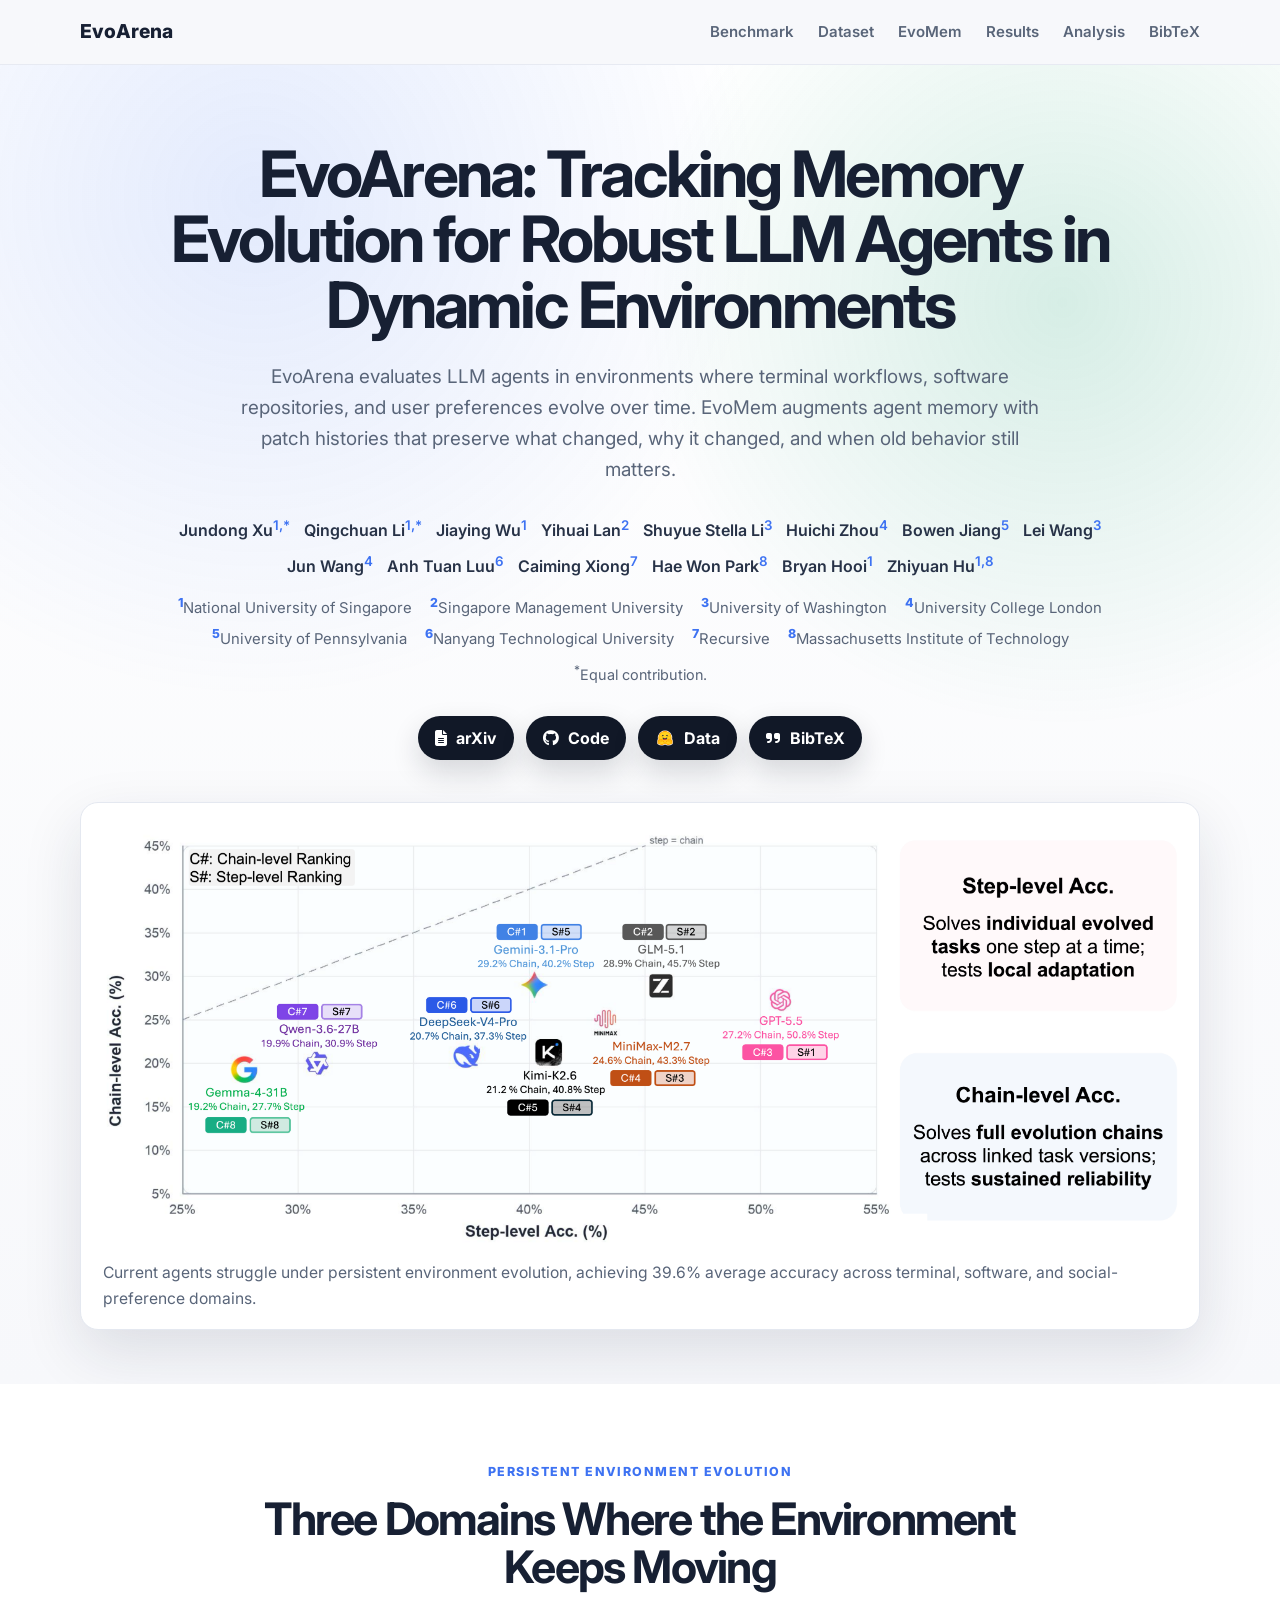
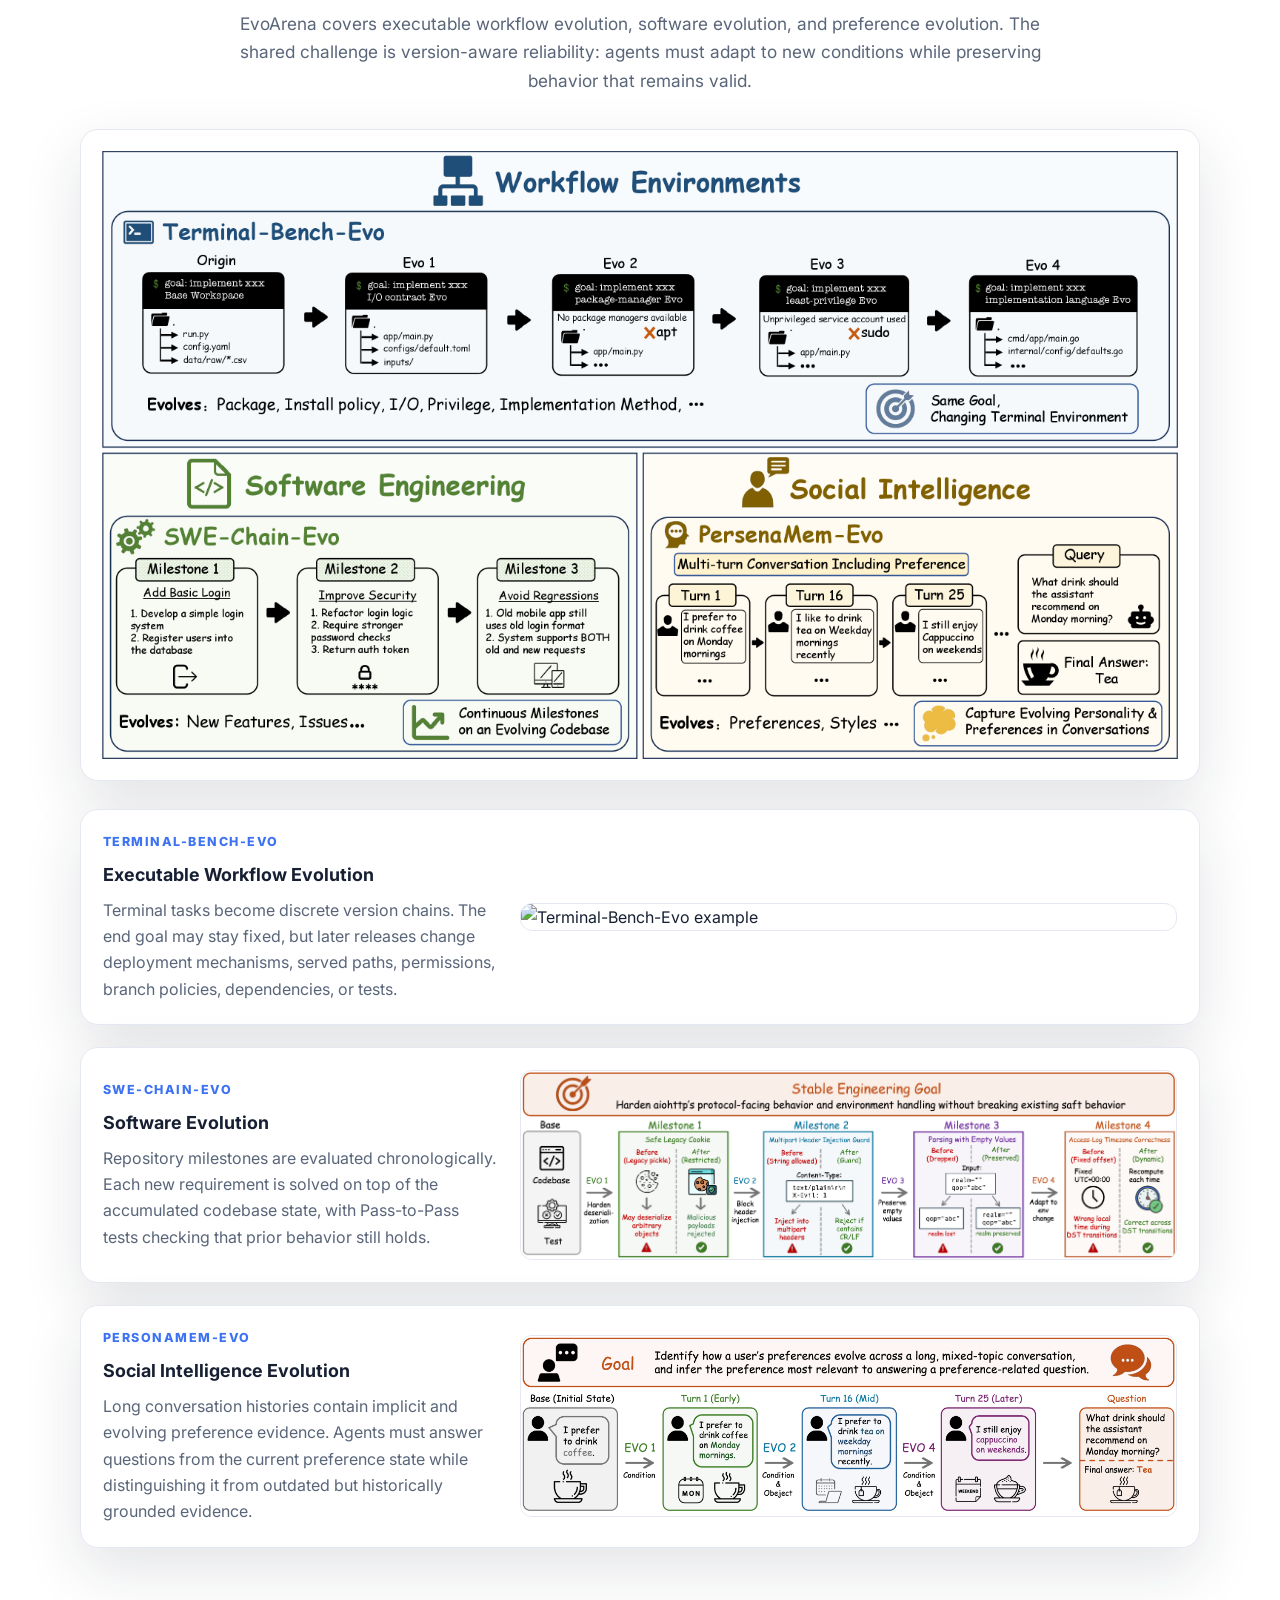
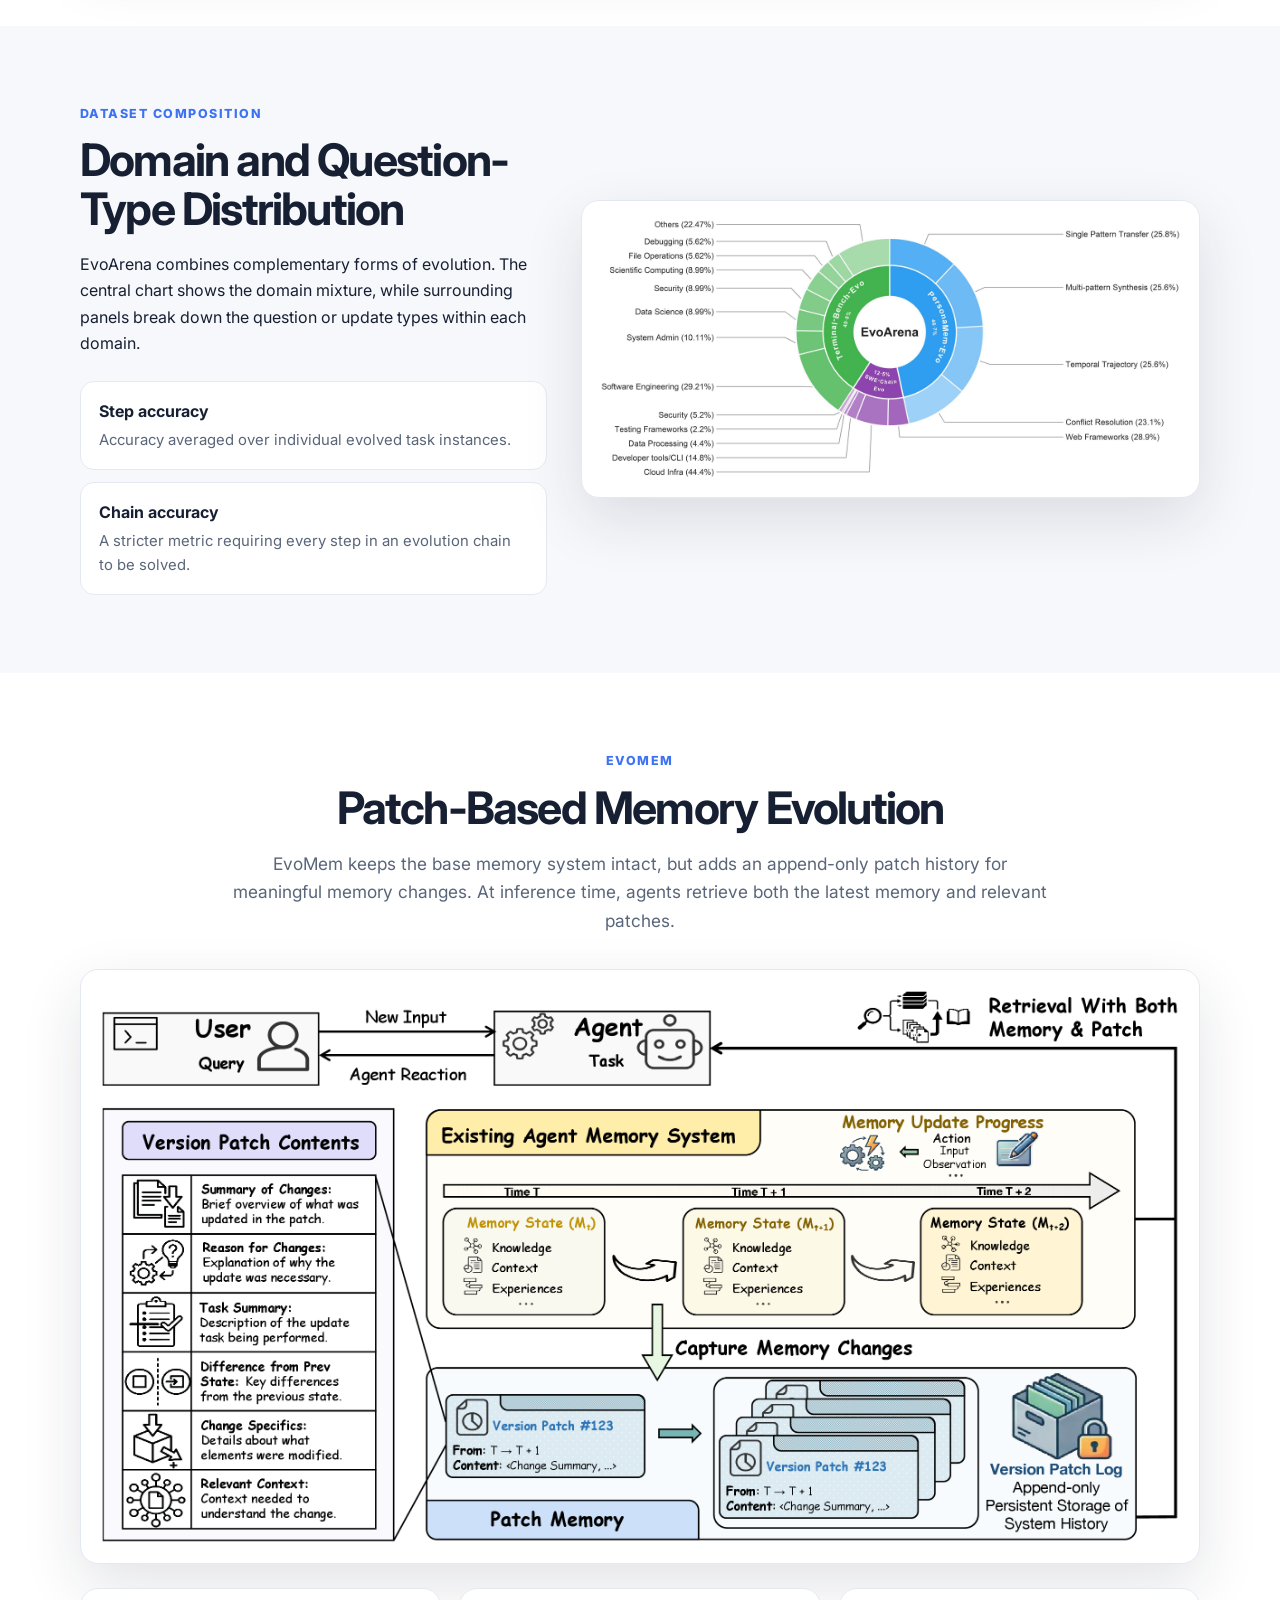
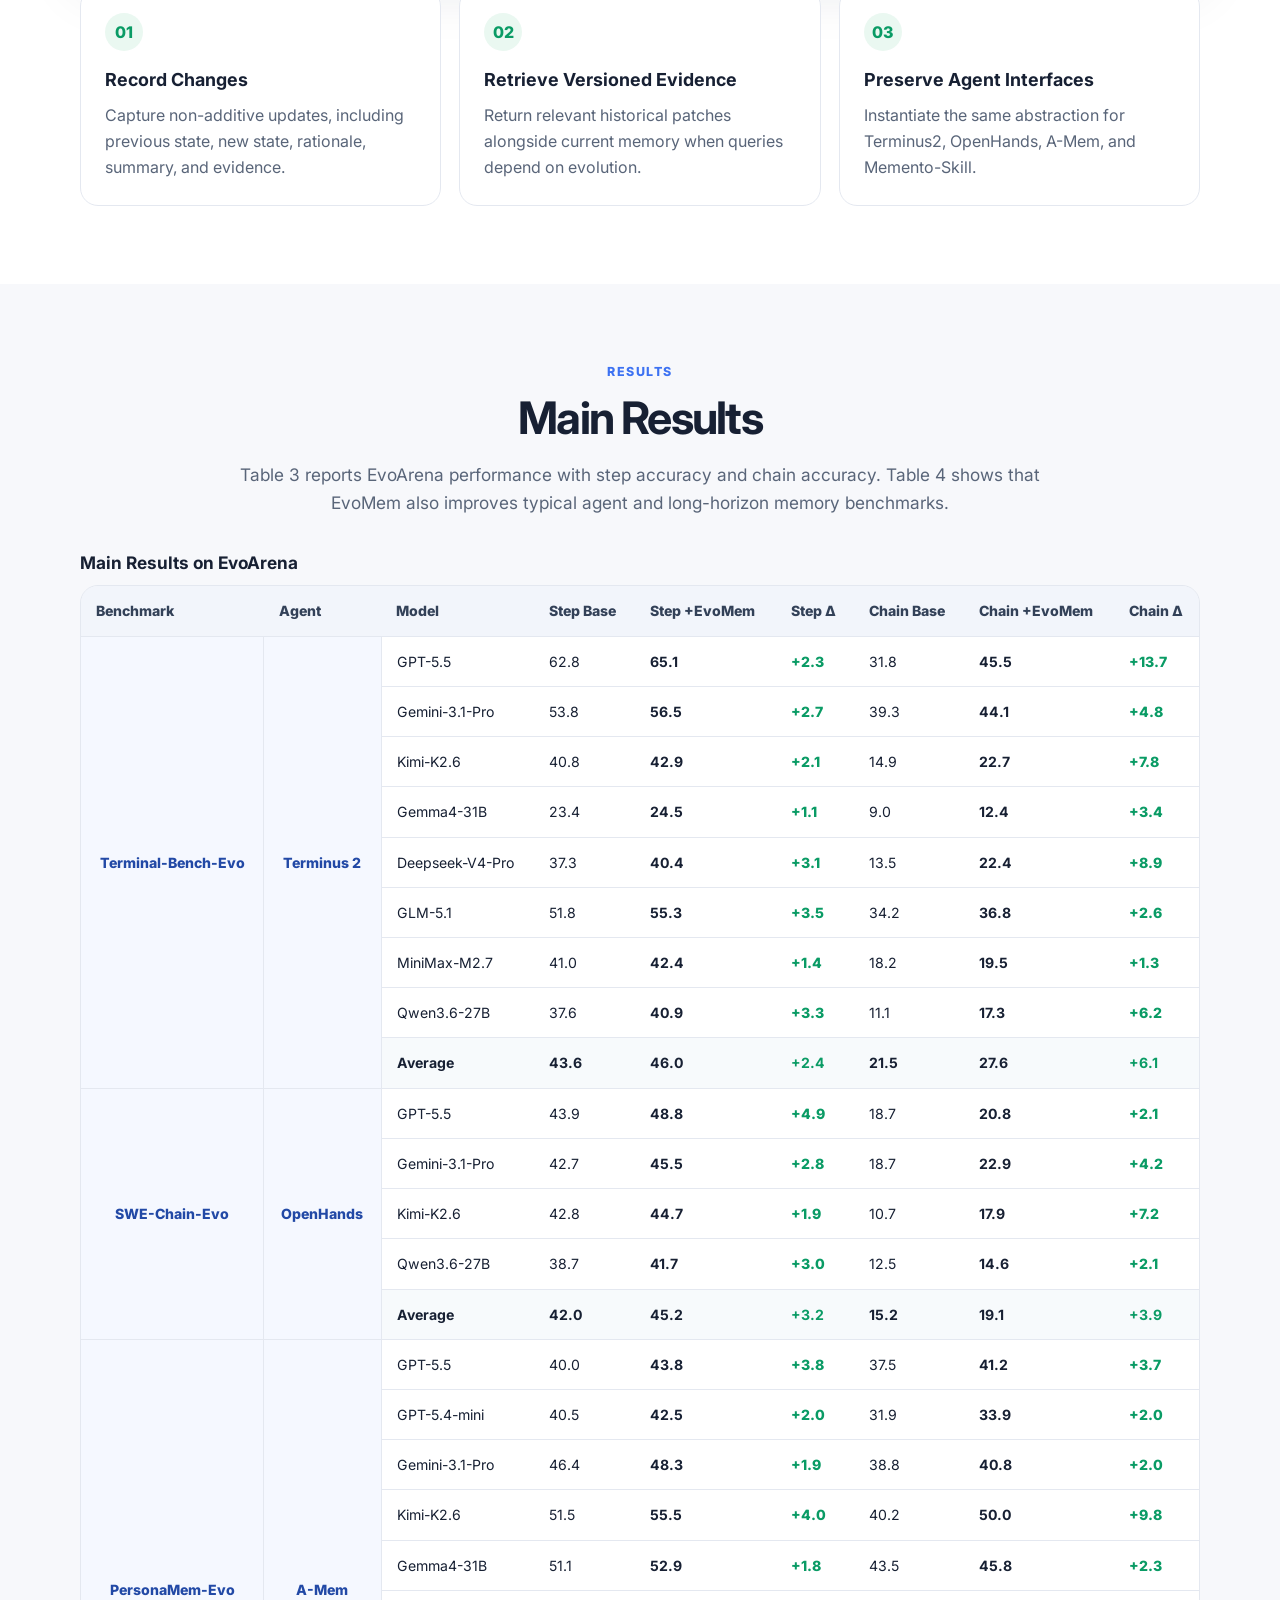
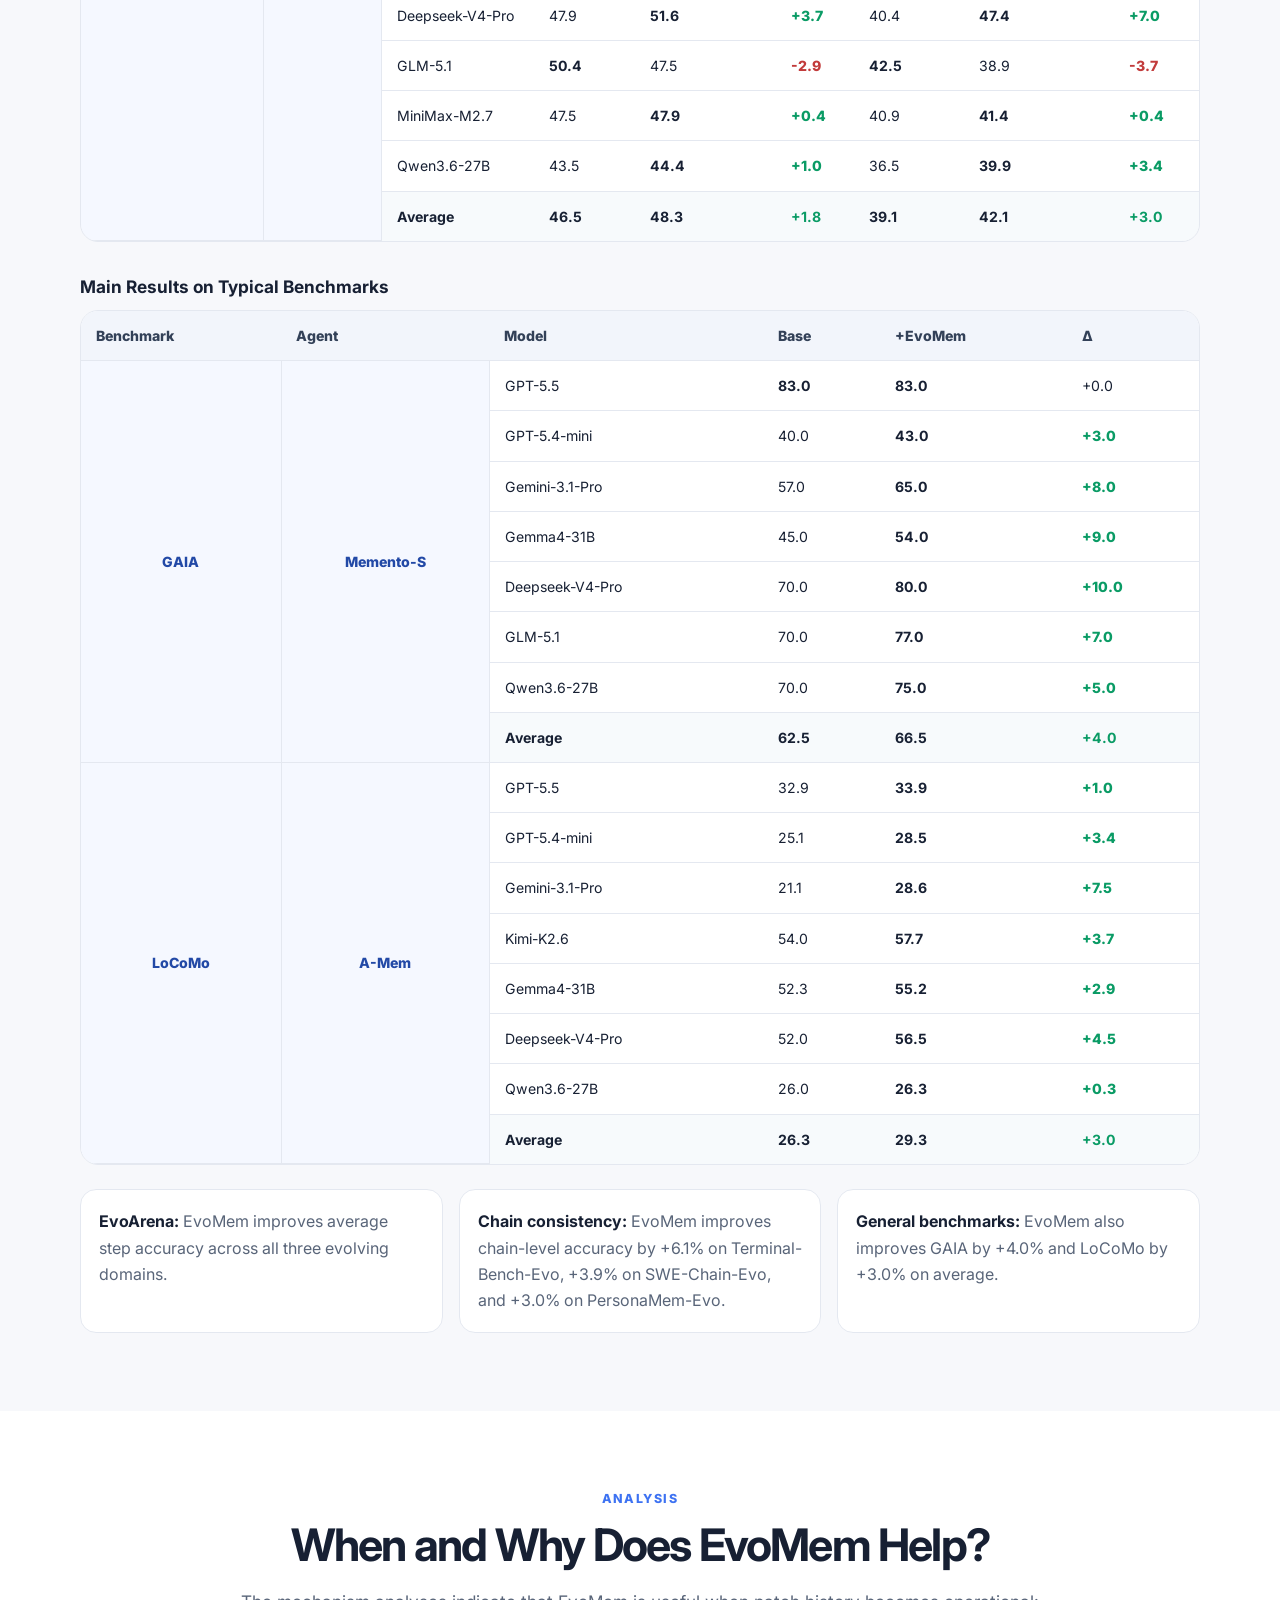
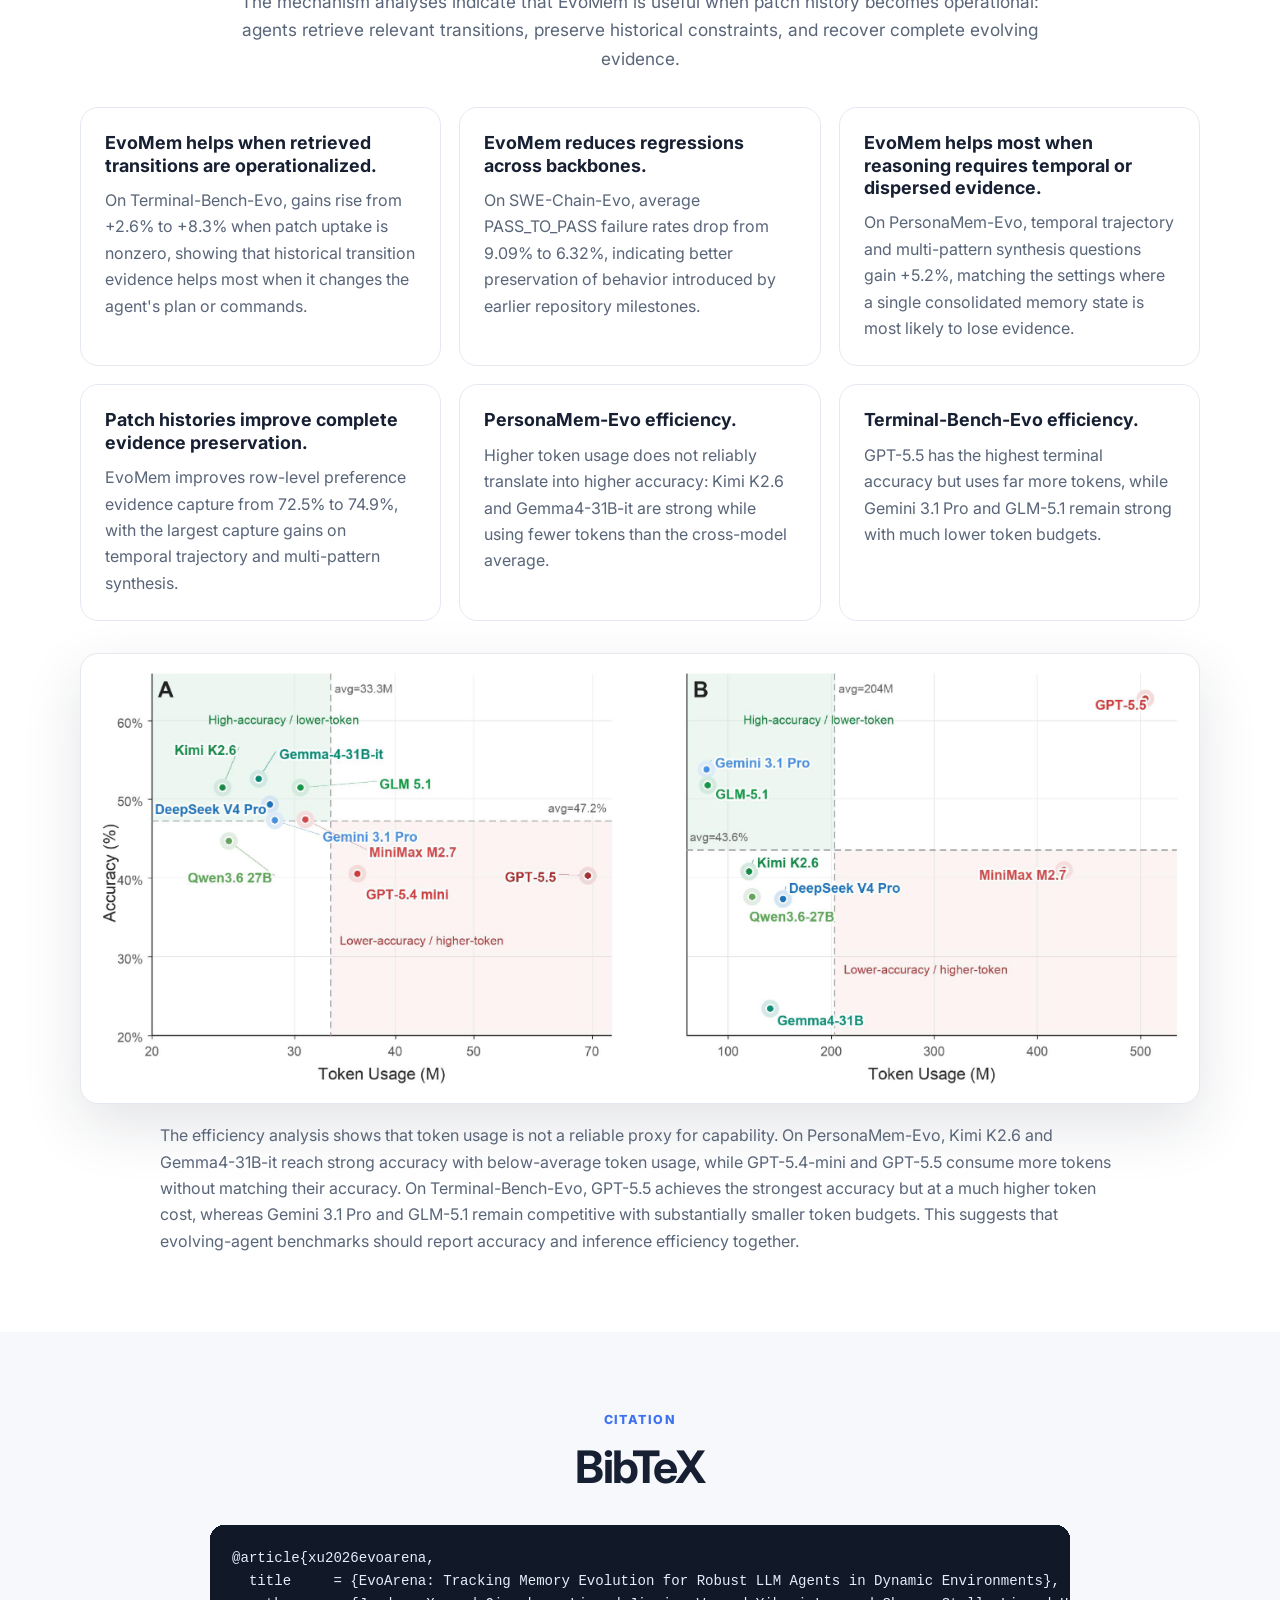
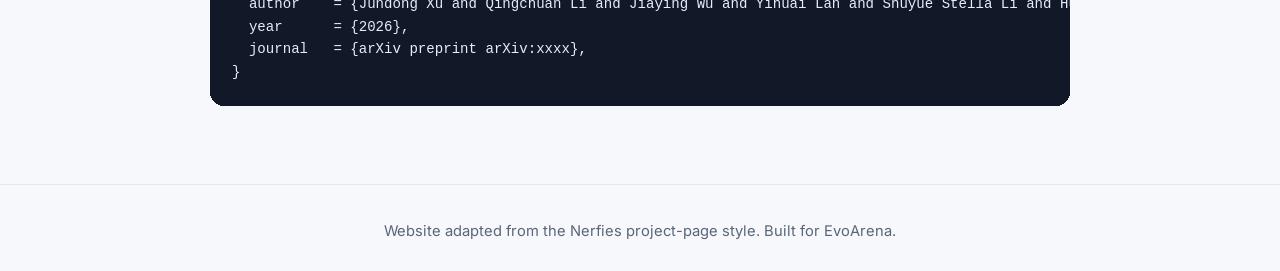
==== docs/index.html @ 71eb9b3d "update figure" ====
<!DOCTYPE html>
<html lang="en">
<head>
  <meta charset="utf-8">
  <meta name="viewport" content="width=device-width, initial-scale=1">
  <meta name="description" content="EvoArena: Tracking Memory Evolution for Robust LLM Agents in Dynamic Environments">
  <meta property="og:title" content="EvoArena">
  <meta property="og:description" content="A benchmark suite and patch-based memory paradigm for evaluating LLM agents in evolving environments.">
  <meta property="og:type" content="website">
  <meta property="og:image" content="static/images/evoarena_overall_performance.png">
  <title>EvoArena</title>

  <link rel="preconnect" href="https://fonts.googleapis.com">
  <link rel="preconnect" href="https://fonts.gstatic.com" crossorigin>
  <link href="https://fonts.googleapis.com/css2?family=Inter:wght@400;500;600;700;800&family=JetBrains+Mono:wght@500;600&display=swap" rel="stylesheet">
  <link rel="stylesheet" href="https://cdnjs.cloudflare.com/ajax/libs/font-awesome/6.5.2/css/all.min.css">
  <link rel="stylesheet" href="static/css/style.css">
</head>
<body>
  <header class="site-header">
    <nav class="nav">
      <a class="brand" href="#">EvoArena</a>
      <button class="nav-toggle" aria-label="Toggle navigation">
        <span></span><span></span><span></span>
      </button>
      <div class="nav-links">
        <a href="#benchmark">Benchmark</a>
        <a href="#composition">Dataset</a>
        <a href="#evomem">EvoMem</a>
        <a href="#results">Results</a>
        <a href="#analysis">Analysis</a>
        <a href="#bibtex">BibTeX</a>
      </div>
    </nav>
  </header>

  <main>
    <section class="hero">
      <div class="container hero-inner">
        <h1>EvoArena: Tracking Memory Evolution for Robust LLM Agents in Dynamic Environments</h1>
        <p class="subtitle">
          EvoArena evaluates LLM agents in environments where terminal workflows, software repositories,
          and user preferences evolve over time. EvoMem augments agent memory with patch histories that
          preserve what changed, why it changed, and when old behavior still matters.
        </p>

        <div class="authors">
          <span><a href="https://aiden0526.github.io/" target="_blank" rel="noopener">Jundong Xu</a><sup>1,*</sup></span>
          <span>Qingchuan Li<sup>1,*</sup></span>
          <span>Jiaying Wu<sup>1</sup></span>
          <span>Yihuai Lan<sup>2</sup></span>
          <span>Shuyue Stella Li<sup>3</sup></span>
          <span>Huichi Zhou<sup>4</sup></span>
          <span>Bowen Jiang<sup>5</sup></span>
          <span>Lei Wang<sup>3</sup></span>
          <span>Jun Wang<sup>4</sup></span>
          <span>Anh Tuan Luu<sup>6</sup></span>
          <span>Caiming Xiong<sup>7</sup></span>
          <span>Hae Won Park<sup>8</sup></span>
          <span>Bryan Hooi<sup>1</sup></span>
          <span><a href="https://zhiyuanhubj.github.io/" target="_blank" rel="noopener">Zhiyuan Hu</a><sup>1,8</sup></span>
        </div>
        <div class="affiliations">
          <span><sup>1</sup>National University of Singapore</span>
          <span><sup>2</sup>Singapore Management University</span>
          <span><sup>3</sup>University of Washington</span>
          <span><sup>4</sup>University College London</span>
          <span><sup>5</sup>University of Pennsylvania</span>
          <span><sup>6</sup>Nanyang Technological University</span>
          <span><sup>7</sup>Recursive</span>
          <span><sup>8</sup>Massachusetts Institute of Technology</span>
        </div>
        <p class="equal-note"><sup>*</sup>Equal contribution.</p>

        <div class="buttons">
          <a class="button" href="#" aria-label="Paper link">
            <i class="fa-solid fa-file-lines"></i>
            <span>arXiv</span>
          </a>
          <a class="button" href="https://github.com/Aiden0526/EvoArena" target="_blank" rel="noopener">
            <i class="fa-brands fa-github"></i>
            <span>Code</span>
          </a>
          <a class="button" href="https://huggingface.co/datasets/Aiden0526/EvoArena" target="_blank" rel="noopener">
            <img src="static/images/hf-logo.png" alt="" class="hf-icon">
            <span>Data</span>
          </a>
          <a class="button" href="#bibtex">
            <i class="fa-solid fa-quote-right"></i>
            <span>BibTeX</span>
          </a>
        </div>

        <div class="hero-figure card">
          <img src="static/images/evoarena_fig1.png" alt="Overall model performance on EvoArena">
          <p>
            Current agents struggle under persistent environment evolution, achieving 39.6% average accuracy
            across terminal, software, and social-preference domains.
          </p>
        </div>
      </div>
    </section>

    <section id="benchmark" class="section alt">
      <div class="container">
        <div class="section-heading">
          <p class="eyebrow">Persistent Environment Evolution</p>
          <h2>Three Domains Where the Environment Keeps Moving</h2>
          <p>
            EvoArena covers executable workflow evolution, software evolution, and preference evolution.
            The shared challenge is version-aware reliability: agents must adapt to new conditions while
            preserving behavior that remains valid.
          </p>
        </div>
        <div class="image-frame">
          <img src="static/images/evoarena_benchmark_overview.png" alt="EvoArena benchmark overview">
        </div>

        <div class="benchmark-detail">
          <article class="benchmark-card">
            <div>
              <p class="eyebrow">Terminal-Bench-Evo</p>
              <h3>Executable Workflow Evolution</h3>
              <p>
                Terminal tasks become discrete version chains. The end goal may stay fixed, but later releases
                change deployment mechanisms, served paths, permissions, branch policies, dependencies, or tests.
              </p>
            </div>
            <img src="static/images/terminal-bench.png" alt="Terminal-Bench-Evo example">
          </article>

          <article class="benchmark-card">
            <div>
              <p class="eyebrow">SWE-Chain-Evo</p>
              <h3>Software Evolution</h3>
              <p>
                Repository milestones are evaluated chronologically. Each new requirement is solved on top of
                the accumulated codebase state, with Pass-to-Pass tests checking that prior behavior still holds.
              </p>
            </div>
            <img src="static/images/swe-evo.png" alt="SWE-Chain-Evo example">
          </article>

          <article class="benchmark-card">
            <div>
              <p class="eyebrow">PersonaMem-Evo</p>
              <h3>Social Intelligence Evolution</h3>
              <p>
                Long conversation histories contain implicit and evolving preference evidence. Agents must answer
                questions from the current preference state while distinguishing it from outdated but historically
                grounded evidence.
              </p>
            </div>
            <img src="static/images/persona-mem-example.png" alt="PersonaMem-Evo example">
          </article>
        </div>
      </div>
    </section>

    <section id="composition" class="section">
      <div class="container split">
        <div>
          <p class="eyebrow">Dataset Composition</p>
          <h2>Domain and Question-Type Distribution</h2>
          <p>
            EvoArena combines complementary forms of evolution. The central chart shows the domain mixture,
            while surrounding panels break down the question or update types within each domain.
          </p>
          <div class="metric-notes">
            <article>
              <strong>Step accuracy</strong>
              <span>Accuracy averaged over individual evolved task instances.</span>
            </article>
            <article>
              <strong>Chain accuracy</strong>
              <span>A stricter metric requiring every step in an evolution chain to be solved.</span>
            </article>
          </div>
        </div>
        <div class="image-frame">
          <img src="static/images/evoarena_domain_stats.png" alt="Distribution of EvoArena domains and question types">
        </div>
      </div>
    </section>

    <section id="evomem" class="section alt">
      <div class="container">
        <div class="section-heading">
          <p class="eyebrow">EvoMem</p>
          <h2>Patch-Based Memory Evolution</h2>
          <p>
            EvoMem keeps the base memory system intact, but adds an append-only patch history for meaningful
            memory changes. At inference time, agents retrieve both the latest memory and relevant patches.
          </p>
        </div>
        <div class="image-frame">
          <img src="static/images/evomem_architecture.png" alt="Overview of EvoMem patch memory architecture">
        </div>
        <div class="method-grid">
          <article>
            <span class="number">01</span>
            <h3>Record Changes</h3>
            <p>Capture non-additive updates, including previous state, new state, rationale, summary, and evidence.</p>
          </article>
          <article>
            <span class="number">02</span>
            <h3>Retrieve Versioned Evidence</h3>
            <p>Return relevant historical patches alongside current memory when queries depend on evolution.</p>
          </article>
          <article>
            <span class="number">03</span>
            <h3>Preserve Agent Interfaces</h3>
            <p>Instantiate the same abstraction for Terminus2, OpenHands, A-Mem, and Memento-Skill.</p>
          </article>
        </div>
      </div>
    </section>

    <section id="results" class="section">
      <div class="container">
        <div class="section-heading">
          <p class="eyebrow">Results</p>
          <h2>Main Results</h2>
          <p>
            Table 3 reports EvoArena performance with step accuracy and chain accuracy.
            Table 4 shows that EvoMem also improves typical agent and long-horizon memory benchmarks.
          </p>
        </div>

        <h3 class="table-title">Main Results on EvoArena</h3>
        <div class="results-table-wrap">
          <table class="results-table">
            <thead>
              <tr>
                <th>Benchmark</th>
                <th>Agent</th>
                <th>Model</th>
                <th>Step Base</th>
                <th>Step +EvoMem</th>
                <th>Step Δ</th>
                <th>Chain Base</th>
                <th>Chain +EvoMem</th>
                <th>Chain Δ</th>
              </tr>
            </thead>
            <tbody>
              <tr><td class="merge-cell" rowspan="9">Terminal-Bench-Evo</td><td class="merge-cell" rowspan="9">Terminus 2</td><td>GPT-5.5</td><td>62.8</td><td><strong>65.1</strong></td><td class="gain">+2.3</td><td>31.8</td><td><strong>45.5</strong></td><td class="gain">+13.7</td></tr>
              <tr><td>Gemini-3.1-Pro</td><td>53.8</td><td><strong>56.5</strong></td><td class="gain">+2.7</td><td>39.3</td><td><strong>44.1</strong></td><td class="gain">+4.8</td></tr>
              <tr><td>Kimi-K2.6</td><td>40.8</td><td><strong>42.9</strong></td><td class="gain">+2.1</td><td>14.9</td><td><strong>22.7</strong></td><td class="gain">+7.8</td></tr>
              <tr><td>Gemma4-31B</td><td>23.4</td><td><strong>24.5</strong></td><td class="gain">+1.1</td><td>9.0</td><td><strong>12.4</strong></td><td class="gain">+3.4</td></tr>
              <tr><td>Deepseek-V4-Pro</td><td>37.3</td><td><strong>40.4</strong></td><td class="gain">+3.1</td><td>13.5</td><td><strong>22.4</strong></td><td class="gain">+8.9</td></tr>
              <tr><td>GLM-5.1</td><td>51.8</td><td><strong>55.3</strong></td><td class="gain">+3.5</td><td>34.2</td><td><strong>36.8</strong></td><td class="gain">+2.6</td></tr>
              <tr><td>MiniMax-M2.7</td><td>41.0</td><td><strong>42.4</strong></td><td class="gain">+1.4</td><td>18.2</td><td><strong>19.5</strong></td><td class="gain">+1.3</td></tr>
              <tr><td>Qwen3.6-27B</td><td>37.6</td><td><strong>40.9</strong></td><td class="gain">+3.3</td><td>11.1</td><td><strong>17.3</strong></td><td class="gain">+6.2</td></tr>
              <tr class="avg-row"><td>Average</td><td>43.6</td><td><strong>46.0</strong></td><td class="gain">+2.4</td><td>21.5</td><td><strong>27.6</strong></td><td class="gain">+6.1</td></tr>

              <tr><td class="merge-cell" rowspan="5">SWE-Chain-Evo</td><td class="merge-cell" rowspan="5">OpenHands</td><td>GPT-5.5</td><td>43.9</td><td><strong>48.8</strong></td><td class="gain">+4.9</td><td>18.7</td><td><strong>20.8</strong></td><td class="gain">+2.1</td></tr>
              <tr><td>Gemini-3.1-Pro</td><td>42.7</td><td><strong>45.5</strong></td><td class="gain">+2.8</td><td>18.7</td><td><strong>22.9</strong></td><td class="gain">+4.2</td></tr>
              <tr><td>Kimi-K2.6</td><td>42.8</td><td><strong>44.7</strong></td><td class="gain">+1.9</td><td>10.7</td><td><strong>17.9</strong></td><td class="gain">+7.2</td></tr>
              <tr><td>Qwen3.6-27B</td><td>38.7</td><td><strong>41.7</strong></td><td class="gain">+3.0</td><td>12.5</td><td><strong>14.6</strong></td><td class="gain">+2.1</td></tr>
              <tr class="avg-row"><td>Average</td><td>42.0</td><td><strong>45.2</strong></td><td class="gain">+3.2</td><td>15.2</td><td><strong>19.1</strong></td><td class="gain">+3.9</td></tr>

              <tr><td class="merge-cell" rowspan="10">PersonaMem-Evo</td><td class="merge-cell" rowspan="10">A-Mem</td><td>GPT-5.5</td><td>40.0</td><td><strong>43.8</strong></td><td class="gain">+3.8</td><td>37.5</td><td><strong>41.2</strong></td><td class="gain">+3.7</td></tr>
              <tr><td>GPT-5.4-mini</td><td>40.5</td><td><strong>42.5</strong></td><td class="gain">+2.0</td><td>31.9</td><td><strong>33.9</strong></td><td class="gain">+2.0</td></tr>
              <tr><td>Gemini-3.1-Pro</td><td>46.4</td><td><strong>48.3</strong></td><td class="gain">+1.9</td><td>38.8</td><td><strong>40.8</strong></td><td class="gain">+2.0</td></tr>
              <tr><td>Kimi-K2.6</td><td>51.5</td><td><strong>55.5</strong></td><td class="gain">+4.0</td><td>40.2</td><td><strong>50.0</strong></td><td class="gain">+9.8</td></tr>
              <tr><td>Gemma4-31B</td><td>51.1</td><td><strong>52.9</strong></td><td class="gain">+1.8</td><td>43.5</td><td><strong>45.8</strong></td><td class="gain">+2.3</td></tr>
              <tr><td>Deepseek-V4-Pro</td><td>47.9</td><td><strong>51.6</strong></td><td class="gain">+3.7</td><td>40.4</td><td><strong>47.4</strong></td><td class="gain">+7.0</td></tr>
              <tr><td>GLM-5.1</td><td><strong>50.4</strong></td><td>47.5</td><td class="loss">-2.9</td><td><strong>42.5</strong></td><td>38.9</td><td class="loss">-3.7</td></tr>
              <tr><td>MiniMax-M2.7</td><td>47.5</td><td><strong>47.9</strong></td><td class="gain">+0.4</td><td>40.9</td><td><strong>41.4</strong></td><td class="gain">+0.4</td></tr>
              <tr><td>Qwen3.6-27B</td><td>43.5</td><td><strong>44.4</strong></td><td class="gain">+1.0</td><td>36.5</td><td><strong>39.9</strong></td><td class="gain">+3.4</td></tr>
              <tr class="avg-row"><td>Average</td><td>46.5</td><td><strong>48.3</strong></td><td class="gain">+1.8</td><td>39.1</td><td><strong>42.1</strong></td><td class="gain">+3.0</td></tr>
            </tbody>
          </table>
        </div>

        <h3 class="table-title">Main Results on Typical Benchmarks</h3>
        <div class="results-table-wrap medium-table">
          <table class="results-table">
            <thead>
              <tr>
                <th>Benchmark</th>
                <th>Agent</th>
                <th>Model</th>
                <th>Base</th>
                <th>+EvoMem</th>
                <th>Δ</th>
              </tr>
            </thead>
            <tbody>
              <tr><td class="merge-cell" rowspan="8">GAIA</td><td class="merge-cell" rowspan="8">Memento-S</td><td>GPT-5.5</td><td><strong>83.0</strong></td><td><strong>83.0</strong></td><td>+0.0</td></tr>
              <tr><td>GPT-5.4-mini</td><td>40.0</td><td><strong>43.0</strong></td><td class="gain">+3.0</td></tr>
              <tr><td>Gemini-3.1-Pro</td><td>57.0</td><td><strong>65.0</strong></td><td class="gain">+8.0</td></tr>
              <tr><td>Gemma4-31B</td><td>45.0</td><td><strong>54.0</strong></td><td class="gain">+9.0</td></tr>
              <tr><td>Deepseek-V4-Pro</td><td>70.0</td><td><strong>80.0</strong></td><td class="gain">+10.0</td></tr>
              <tr><td>GLM-5.1</td><td>70.0</td><td><strong>77.0</strong></td><td class="gain">+7.0</td></tr>
              <tr><td>Qwen3.6-27B</td><td>70.0</td><td><strong>75.0</strong></td><td class="gain">+5.0</td></tr>
              <tr class="avg-row"><td>Average</td><td>62.5</td><td><strong>66.5</strong></td><td class="gain">+4.0</td></tr>

              <tr><td class="merge-cell" rowspan="8">LoCoMo</td><td class="merge-cell" rowspan="8">A-Mem</td><td>GPT-5.5</td><td>32.9</td><td><strong>33.9</strong></td><td class="gain">+1.0</td></tr>
              <tr><td>GPT-5.4-mini</td><td>25.1</td><td><strong>28.5</strong></td><td class="gain">+3.4</td></tr>
              <tr><td>Gemini-3.1-Pro</td><td>21.1</td><td><strong>28.6</strong></td><td class="gain">+7.5</td></tr>
              <tr><td>Kimi-K2.6</td><td>54.0</td><td><strong>57.7</strong></td><td class="gain">+3.7</td></tr>
              <tr><td>Gemma4-31B</td><td>52.3</td><td><strong>55.2</strong></td><td class="gain">+2.9</td></tr>
              <tr><td>Deepseek-V4-Pro</td><td>52.0</td><td><strong>56.5</strong></td><td class="gain">+4.5</td></tr>
              <tr><td>Qwen3.6-27B</td><td>26.0</td><td><strong>26.3</strong></td><td class="gain">+0.3</td></tr>
              <tr class="avg-row"><td>Average</td><td>26.3</td><td><strong>29.3</strong></td><td class="gain">+3.0</td></tr>
            </tbody>
          </table>
        </div>

        <div class="result-summary">
          <article><strong>EvoArena:</strong> EvoMem improves average step accuracy across all three evolving domains.</article>
          <article><strong>Chain consistency:</strong> EvoMem improves chain-level accuracy by +6.1% on Terminal-Bench-Evo, +3.9% on SWE-Chain-Evo, and +3.0% on PersonaMem-Evo.</article>
          <article><strong>General benchmarks:</strong> EvoMem also improves GAIA by +4.0% and LoCoMo by +3.0% on average.</article>
        </div>
      </div>
    </section>

    <section id="analysis" class="section alt">
      <div class="container">
        <div class="section-heading">
          <p class="eyebrow">Analysis</p>
          <h2>When and Why Does EvoMem Help?</h2>
          <p>
            The mechanism analyses indicate that EvoMem is useful when patch history becomes operational:
            agents retrieve relevant transitions, preserve historical constraints, and recover complete evolving evidence.
          </p>
        </div>
        <div class="insight-grid">
          <article>
            <h3>EvoMem helps when retrieved transitions are operationalized.</h3>
            <p>
              On Terminal-Bench-Evo, gains rise from +2.6% to +8.3% when patch uptake is nonzero,
              showing that historical transition evidence helps most when it changes the agent's plan or commands.
            </p>
          </article>
          <article>
            <h3>EvoMem reduces regressions across backbones.</h3>
            <p>
              On SWE-Chain-Evo, average PASS_TO_PASS failure rates drop from 9.09% to 6.32%,
              indicating better preservation of behavior introduced by earlier repository milestones.
            </p>
          </article>
          <article>
            <h3>EvoMem helps most when reasoning requires temporal or dispersed evidence.</h3>
            <p>
              On PersonaMem-Evo, temporal trajectory and multi-pattern synthesis questions gain +5.2%,
              matching the settings where a single consolidated memory state is most likely to lose evidence.
            </p>
          </article>
          <article>
            <h3>Patch histories improve complete evidence preservation.</h3>
            <p>
              EvoMem improves row-level preference evidence capture from 72.5% to 74.9%,
              with the largest capture gains on temporal trajectory and multi-pattern synthesis.
            </p>
          </article>
          <article>
            <h3>PersonaMem-Evo efficiency.</h3>
            <p>
              Higher token usage does not reliably translate into higher accuracy: Kimi K2.6 and Gemma4-31B-it
              are strong while using fewer tokens than the cross-model average.
            </p>
          </article>
          <article>
            <h3>Terminal-Bench-Evo efficiency.</h3>
            <p>
              GPT-5.5 has the highest terminal accuracy but uses far more tokens, while Gemini 3.1 Pro and GLM-5.1
              remain strong with much lower token budgets.
            </p>
          </article>
        </div>
        <div class="image-frame compact">
          <img src="static/images/token_efficiency_combined.png" alt="Accuracy versus token usage across evaluated models">
        </div>
        <p class="figure-note">
          The efficiency analysis shows that token usage is not a reliable proxy for capability. On PersonaMem-Evo,
          Kimi K2.6 and Gemma4-31B-it reach strong accuracy with below-average token usage, while GPT-5.4-mini and
          GPT-5.5 consume more tokens without matching their accuracy. On Terminal-Bench-Evo, GPT-5.5 achieves the
          strongest accuracy but at a much higher token cost, whereas Gemini 3.1 Pro and GLM-5.1 remain competitive
          with substantially smaller token budgets. This suggests that evolving-agent benchmarks should report
          accuracy and inference efficiency together.
        </p>
      </div>
    </section>

    <section id="bibtex" class="section">
      <div class="container narrow">
        <div class="section-heading">
          <p class="eyebrow">Citation</p>
          <h2>BibTeX</h2>
        </div>
        <pre class="bibtex"><code>@article{xu2026evoarena,
  title     = {EvoArena: Tracking Memory Evolution for Robust LLM Agents in Dynamic Environments},
  author    = {Jundong Xu and Qingchuan Li and Jiaying Wu and Yihuai Lan and Shuyue Stella Li and Huichi Zhou and Bowen Jiang and Lei Wang and Jun Wang and Anh Tuan Luu and Caiming Xiong and Hae Won Park and Bryan Hooi and Zhiyuan Hu},
  year      = {2026},
  journal   = {arXiv preprint arXiv:xxxx},
}</code></pre>
      </div>
    </section>
  </main>

  <footer class="footer">
    <div class="container">
      <p>Website adapted from the Nerfies project-page style. Built for EvoArena.</p>
    </div>
  </footer>

  <script src="static/js/main.js"></script>
</body>
</html>
---- docs/static/css/style.css ----
:root {
  --bg: #f7f8fb;
  --paper: #ffffff;
  --ink: #172033;
  --muted: #596579;
  --line: #e4e8f0;
  --blue: #3d72f2;
  --blue-dark: #2249a6;
  --green: #0a9b65;
  --green-soft: #eaf8f1;
  --orange: #ed8b2f;
  --shadow: 0 22px 60px rgba(25, 35, 60, 0.12);
}

* {
  box-sizing: border-box;
}

html {
  scroll-behavior: smooth;
}

body {
  margin: 0;
  background: var(--bg);
  color: var(--ink);
  font-family: "Inter", system-ui, -apple-system, BlinkMacSystemFont, "Segoe UI", sans-serif;
  line-height: 1.65;
}

a {
  color: inherit;
  text-decoration: none;
}

img {
  display: block;
  max-width: 100%;
}

.container {
  width: min(1120px, calc(100% - 40px));
  margin: 0 auto;
}

.narrow {
  width: min(860px, calc(100% - 40px));
}

.site-header {
  position: sticky;
  top: 0;
  z-index: 10;
  background: rgba(247, 248, 251, 0.86);
  border-bottom: 1px solid rgba(228, 232, 240, 0.8);
  backdrop-filter: blur(16px);
}

.nav {
  width: min(1120px, calc(100% - 40px));
  height: 64px;
  margin: 0 auto;
  display: flex;
  align-items: center;
  justify-content: space-between;
}

.brand {
  font-weight: 800;
  letter-spacing: 0.01em;
  font-size: 1.2rem;
}

.nav-links {
  display: flex;
  gap: 24px;
  align-items: center;
  color: var(--muted);
  font-size: 0.94rem;
  font-weight: 600;
}

.nav-links a:hover {
  color: var(--blue);
}

.nav-toggle {
  display: none;
  width: 42px;
  height: 42px;
  border: 0;
  background: transparent;
  padding: 8px;
}

.nav-toggle span {
  display: block;
  width: 100%;
  height: 2px;
  margin: 6px 0;
  background: var(--ink);
}

.hero {
  position: relative;
  padding: 76px 0 54px;
  overflow: hidden;
  background:
    radial-gradient(circle at 20% 10%, rgba(61, 114, 242, 0.14), transparent 32%),
    radial-gradient(circle at 83% 18%, rgba(10, 155, 101, 0.16), transparent 28%),
    linear-gradient(180deg, #ffffff 0%, #f7f8fb 100%);
}

.hero-inner {
  text-align: center;
}

.venue,
.eyebrow {
  margin: 0 0 12px;
  color: var(--blue);
  font-size: 0.78rem;
  font-weight: 800;
  letter-spacing: 0.12em;
  text-transform: uppercase;
}

h1 {
  width: min(980px, 100%);
  margin: 0 auto;
  font-size: clamp(2.35rem, 5vw, 4.8rem);
  line-height: 1.02;
  letter-spacing: -0.045em;
}

h2 {
  margin: 0 0 18px;
  font-size: clamp(2rem, 3.5vw, 3rem);
  line-height: 1.08;
  letter-spacing: -0.04em;
}

h3 {
  margin: 0 0 10px;
  font-size: 1.12rem;
  line-height: 1.25;
}

.subtitle {
  width: min(820px, 100%);
  margin: 24px auto 0;
  color: var(--muted);
  font-size: 1.18rem;
}

.authors {
  width: min(940px, 100%);
  margin: 30px auto 0;
  display: flex;
  flex-wrap: wrap;
  justify-content: center;
  gap: 7px 14px;
  font-weight: 600;
  color: #273247;
}

.authors sup {
  color: var(--blue);
}

.authors a {
  color: inherit;
  text-decoration: none;
}

.authors a:hover,
.authors a:focus {
  color: var(--blue);
}

.affiliations {
  width: min(980px, 100%);
  margin: 13px auto 0;
  display: flex;
  flex-wrap: wrap;
  justify-content: center;
  gap: 4px 18px;
  color: var(--muted);
  font-size: 0.93rem;
}

.affiliations sup {
  color: var(--blue);
  font-weight: 800;
}

.equal-note {
  margin: 8px auto 0;
  color: var(--muted);
  font-size: 0.9rem;
}

.buttons {
  margin-top: 30px;
  display: flex;
  justify-content: center;
  flex-wrap: wrap;
  gap: 12px;
}

.button {
  min-height: 44px;
  display: inline-flex;
  align-items: center;
  justify-content: center;
  gap: 9px;
  padding: 0 17px;
  border-radius: 999px;
  background: #111827;
  color: white;
  font-weight: 700;
  box-shadow: 0 12px 28px rgba(17, 24, 39, 0.16);
  transition: transform 0.18s ease, box-shadow 0.18s ease, background 0.18s ease;
}

.button:hover {
  transform: translateY(-2px);
  background: var(--blue);
  box-shadow: 0 16px 34px rgba(61, 114, 242, 0.24);
}

.hf-icon {
  width: 20px;
  height: 20px;
  object-fit: contain;
}

.card,
.image-frame,
.stat-card,
.domain-grid article,
.method-grid article,
.insight-grid article,
.results-table-wrap {
  background: var(--paper);
  border: 1px solid var(--line);
  border-radius: 18px;
  box-shadow: var(--shadow);
}

.hero-figure {
  margin: 42px auto 0;
  padding: 18px;
  text-align: left;
}

.hero-figure img {
  width: 100%;
  border-radius: 12px;
}

.hero-figure p {
  margin: 14px 4px 0;
  color: var(--muted);
  font-size: 0.98rem;
}

.section {
  padding: 78px 0;
}

.section.alt {
  background: #ffffff;
}

.section-heading {
  width: min(820px, 100%);
  margin: 0 auto 34px;
  text-align: center;
}

.section-heading p:not(.eyebrow),
.lead {
  color: var(--muted);
  font-size: 1.08rem;
}

.lead {
  margin-top: 0;
}

.stats-grid {
  display: grid;
  grid-template-columns: repeat(4, 1fr);
  gap: 16px;
  margin-top: 30px;
}

.stat-card {
  padding: 22px 18px;
  text-align: center;
  box-shadow: none;
}

.stat-card strong {
  display: block;
  color: var(--blue);
  font-size: 2.1rem;
  line-height: 1;
}

.stat-card span {
  display: block;
  margin-top: 8px;
  color: var(--muted);
  font-size: 0.92rem;
  font-weight: 600;
}

.image-frame {
  padding: 18px;
  overflow: hidden;
}

.image-frame img {
  width: 100%;
  border-radius: 10px;
}

.image-frame.compact {
  margin-top: 32px;
}

.figure-note {
  width: min(960px, 100%);
  margin: 18px auto 0;
  color: var(--muted);
  font-size: 1rem;
}

.domain-grid,
.method-grid,
.insight-grid {
  display: grid;
  grid-template-columns: repeat(3, 1fr);
  gap: 18px;
  margin-top: 24px;
}

.domain-grid article,
.method-grid article,
.insight-grid article {
  padding: 24px;
  box-shadow: none;
}

.domain-grid p,
.method-grid p,
.insight-grid p {
  margin: 0;
  color: var(--muted);
}

.benchmark-detail {
  display: grid;
  gap: 22px;
  margin-top: 28px;
}

.benchmark-card {
  display: grid;
  grid-template-columns: 0.75fr 1.25fr;
  gap: 22px;
  align-items: center;
  padding: 22px;
  background: var(--paper);
  border: 1px solid var(--line);
  border-radius: 18px;
  box-shadow: var(--shadow);
}

.benchmark-card p:not(.eyebrow) {
  margin: 0;
  color: var(--muted);
}

.benchmark-card img {
  width: 100%;
  border-radius: 12px;
  border: 1px solid var(--line);
  background: #fff;
}

.split {
  display: grid;
  grid-template-columns: 0.86fr 1.14fr;
  gap: 34px;
  align-items: center;
}

.check-list {
  padding: 0;
  margin: 24px 0 0;
  list-style: none;
}

.check-list li {
  position: relative;
  padding-left: 28px;
  margin: 11px 0;
  color: var(--muted);
}

.check-list li::before {
  content: "✓";
  position: absolute;
  left: 0;
  top: 0;
  color: var(--green);
  font-weight: 800;
}

.metric-notes {
  display: grid;
  gap: 12px;
  margin-top: 24px;
}

.metric-notes article {
  padding: 16px 18px;
  border-radius: 14px;
  border: 1px solid var(--line);
  background: #ffffff;
}

.metric-notes strong,
.metric-notes span {
  display: block;
}

.metric-notes strong {
  color: var(--ink);
  font-size: 1rem;
}

.metric-notes span {
  margin-top: 4px;
  color: var(--muted);
  font-size: 0.93rem;
}

.number {
  display: inline-flex;
  align-items: center;
  justify-content: center;
  width: 38px;
  height: 38px;
  margin-bottom: 18px;
  border-radius: 50%;
  background: var(--green-soft);
  color: var(--green);
  font-weight: 800;
}

.results-table-wrap {
  overflow-x: auto;
  box-shadow: none;
}

.table-title {
  margin: 34px 0 12px;
  font-size: 1.08rem;
}

.results-table {
  width: 100%;
  border-collapse: collapse;
  min-width: 1120px;
  font-size: 0.88rem;
}

.medium-table .results-table {
  min-width: 720px;
}

.results-table th,
.results-table td {
  padding: 13px 15px;
  border-bottom: 1px solid var(--line);
  text-align: left;
}

.results-table .merge-cell {
  text-align: center;
  vertical-align: middle;
  font-weight: 800;
  color: var(--blue-dark);
  background: #f5f8ff;
  border-right: 1px solid var(--line);
}

.results-table th {
  background: #f2f5fb;
  color: #334158;
  font-weight: 800;
}

.results-table tr:last-child td {
  border-bottom: 0;
}

.gain {
  color: var(--green);
  font-weight: 800;
}

.loss {
  color: #c23b3b;
  font-weight: 800;
}

.group-row td {
  background: #eef4ff;
  color: var(--blue-dark);
  font-weight: 800;
}

.avg-row td {
  background: #f7fafc;
  font-weight: 700;
}

.result-summary {
  display: grid;
  grid-template-columns: repeat(3, 1fr);
  gap: 16px;
  margin-top: 24px;
}

.result-summary article {
  padding: 18px;
  border-radius: 16px;
  border: 1px solid var(--line);
  background: #ffffff;
  color: var(--muted);
}

.result-summary strong {
  color: var(--ink);
}

.bibtex {
  margin: 0;
  padding: 22px;
  overflow-x: auto;
  border-radius: 14px;
  background: #111827;
  color: #e5edf9;
  font-family: "JetBrains Mono", ui-monospace, SFMono-Regular, Menlo, Monaco, Consolas, monospace;
  font-size: 0.88rem;
  line-height: 1.55;
}

.footer {
  padding: 34px 0;
  border-top: 1px solid var(--line);
  color: var(--muted);
  text-align: center;
  font-size: 0.92rem;
}

.footer p {
  margin: 0;
}

@media (max-width: 820px) {
  .nav-toggle {
    display: block;
  }

  .nav-links {
    position: absolute;
    top: 64px;
    left: 0;
    right: 0;
    display: none;
    flex-direction: column;
    gap: 0;
    padding: 12px 20px 18px;
    background: rgba(247, 248, 251, 0.98);
    border-bottom: 1px solid var(--line);
  }

  .nav-links.open {
    display: flex;
  }

  .nav-links a {
    width: 100%;
    padding: 12px 0;
  }

  .hero {
    padding-top: 52px;
  }

  .stats-grid,
  .domain-grid,
  .method-grid,
  .insight-grid,
  .split,
  .benchmark-card,
  .result-summary {
    grid-template-columns: 1fr;
  }

  .section {
    padding: 58px 0;
  }

  .container,
  .narrow,
  .nav {
    width: min(100% - 28px, 1120px);
  }
}
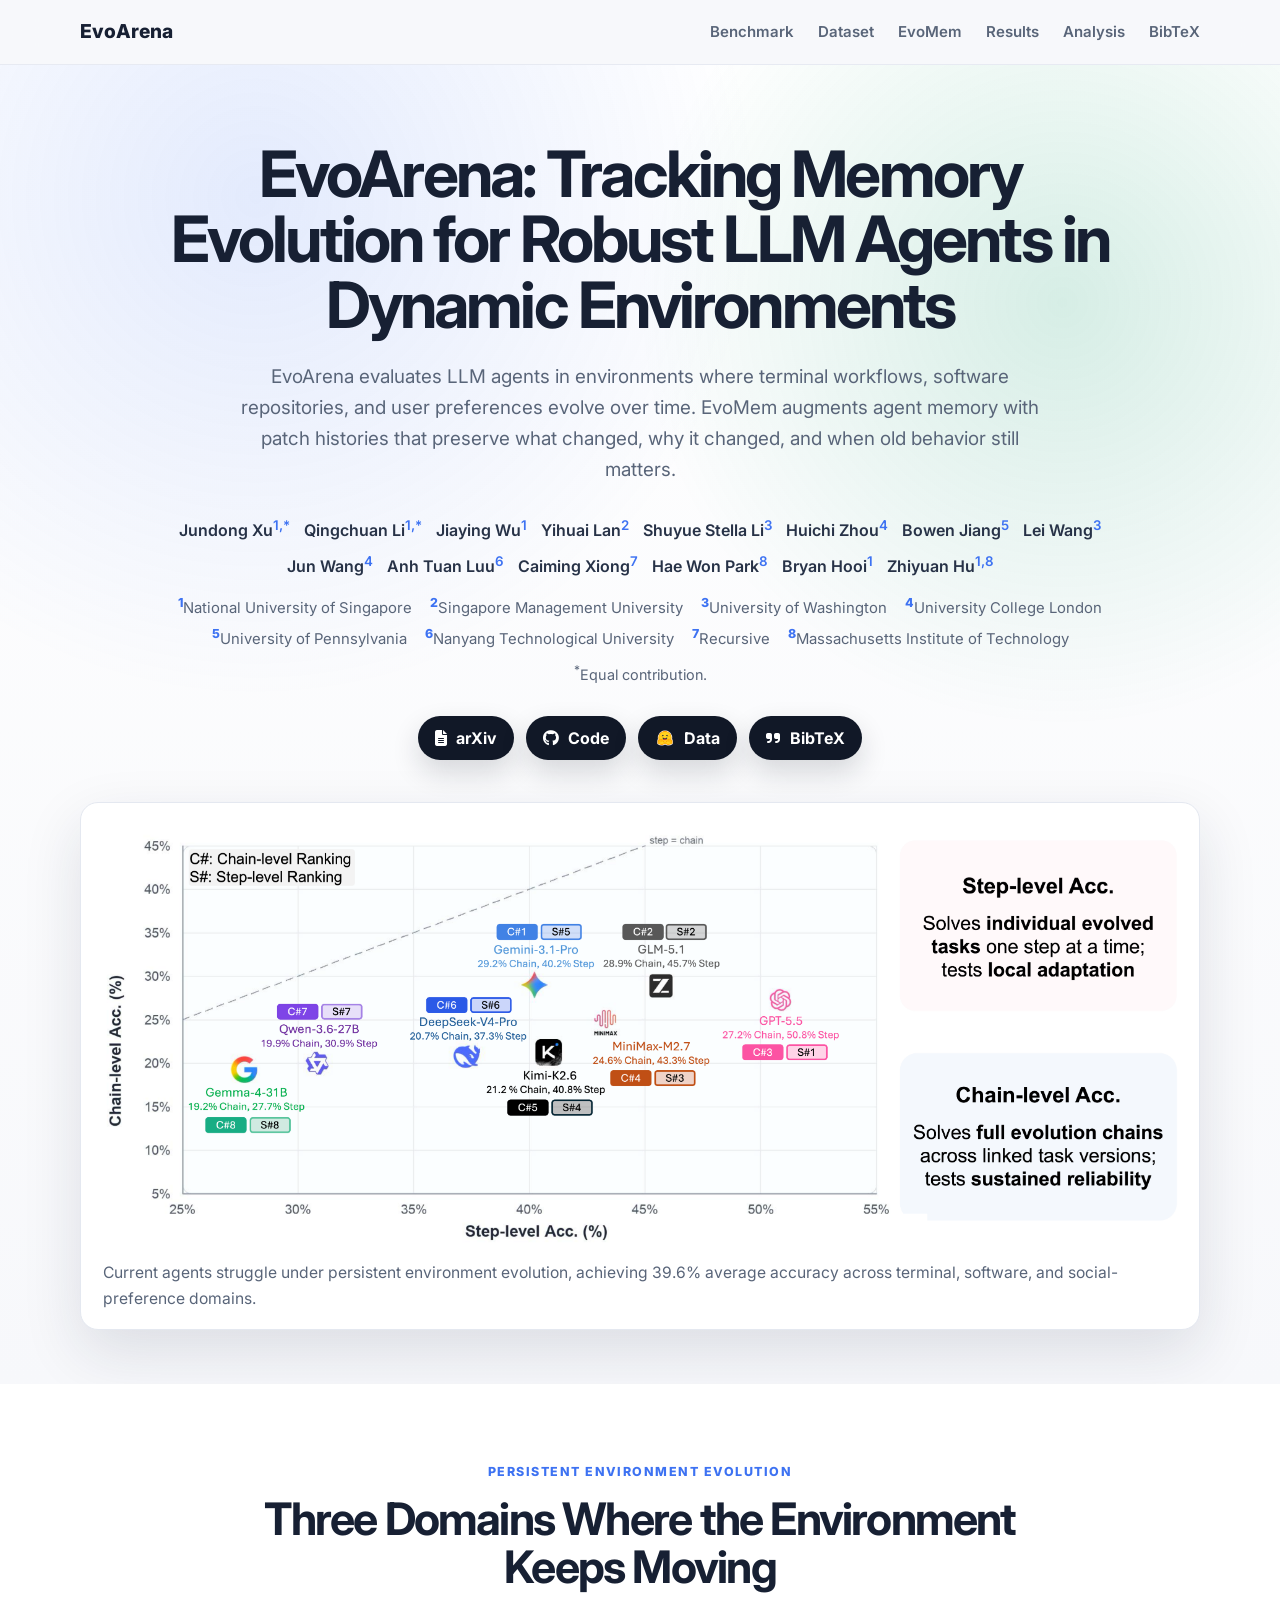
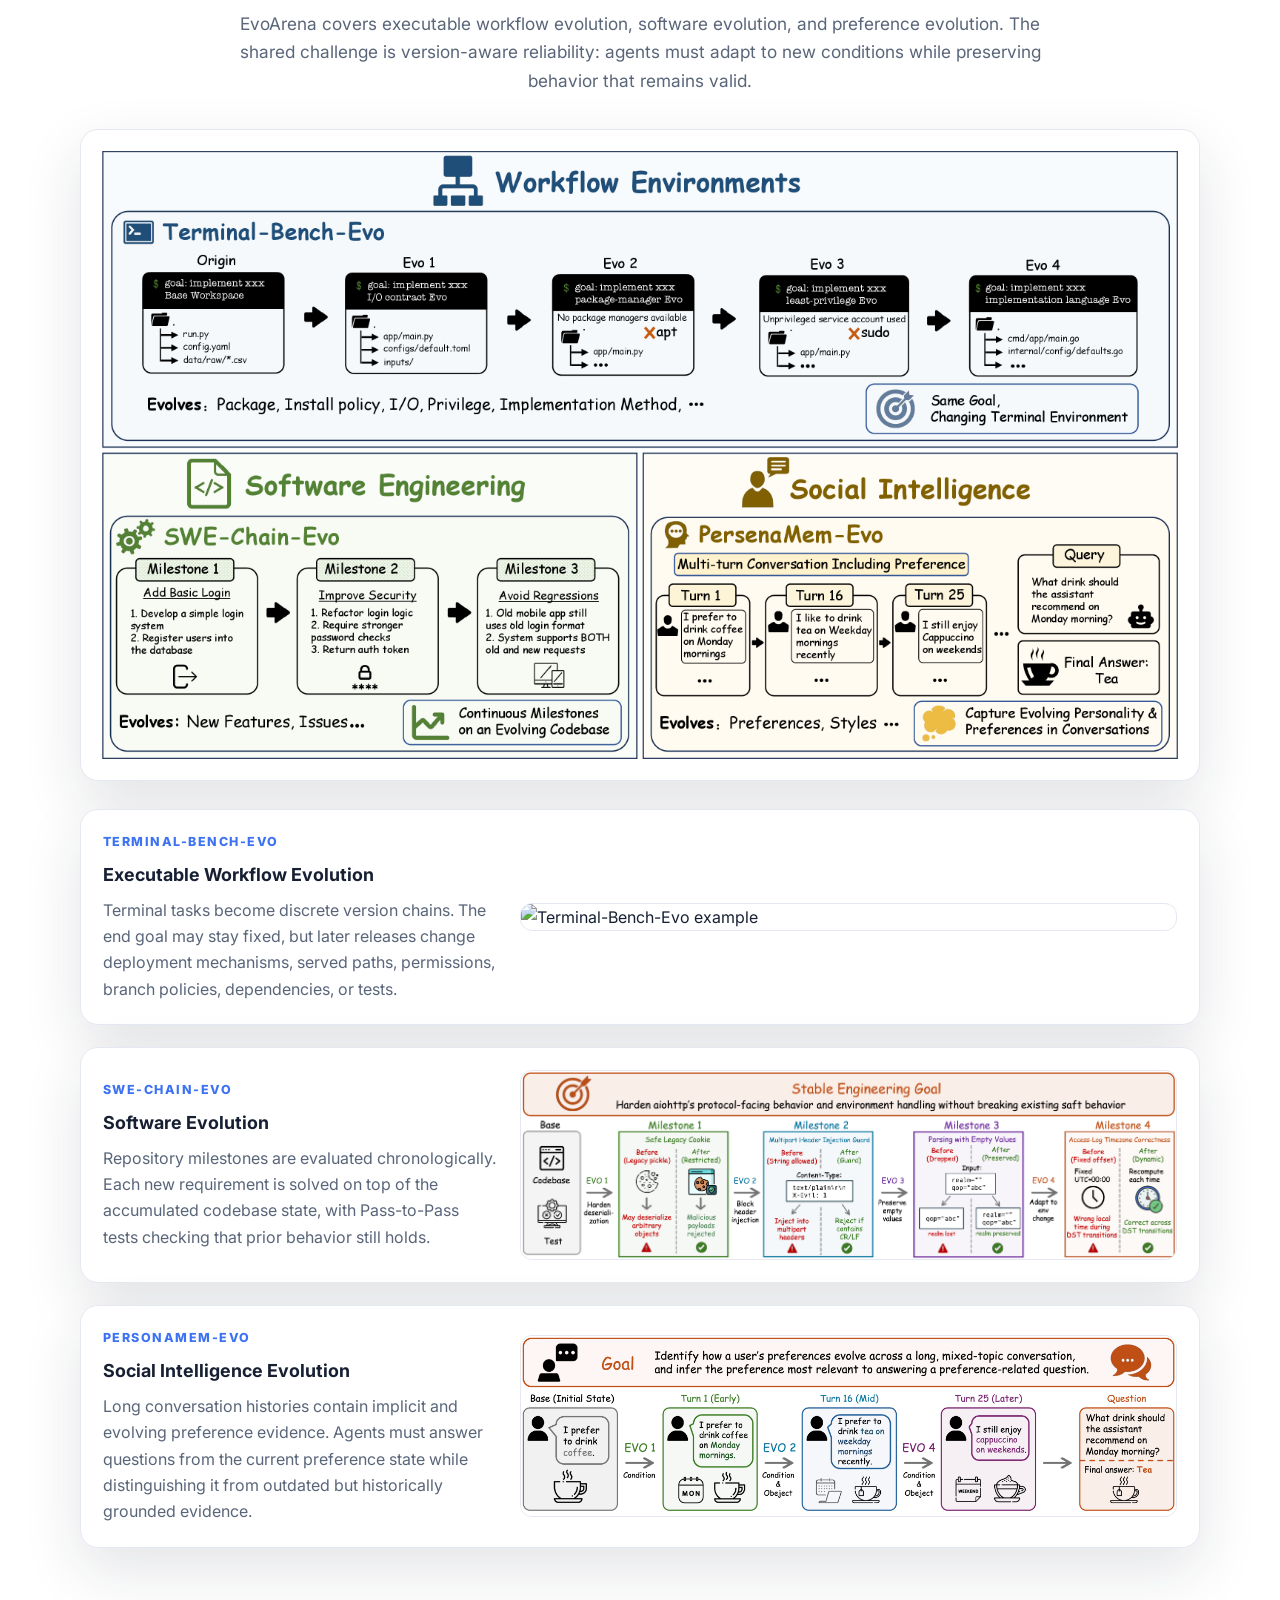
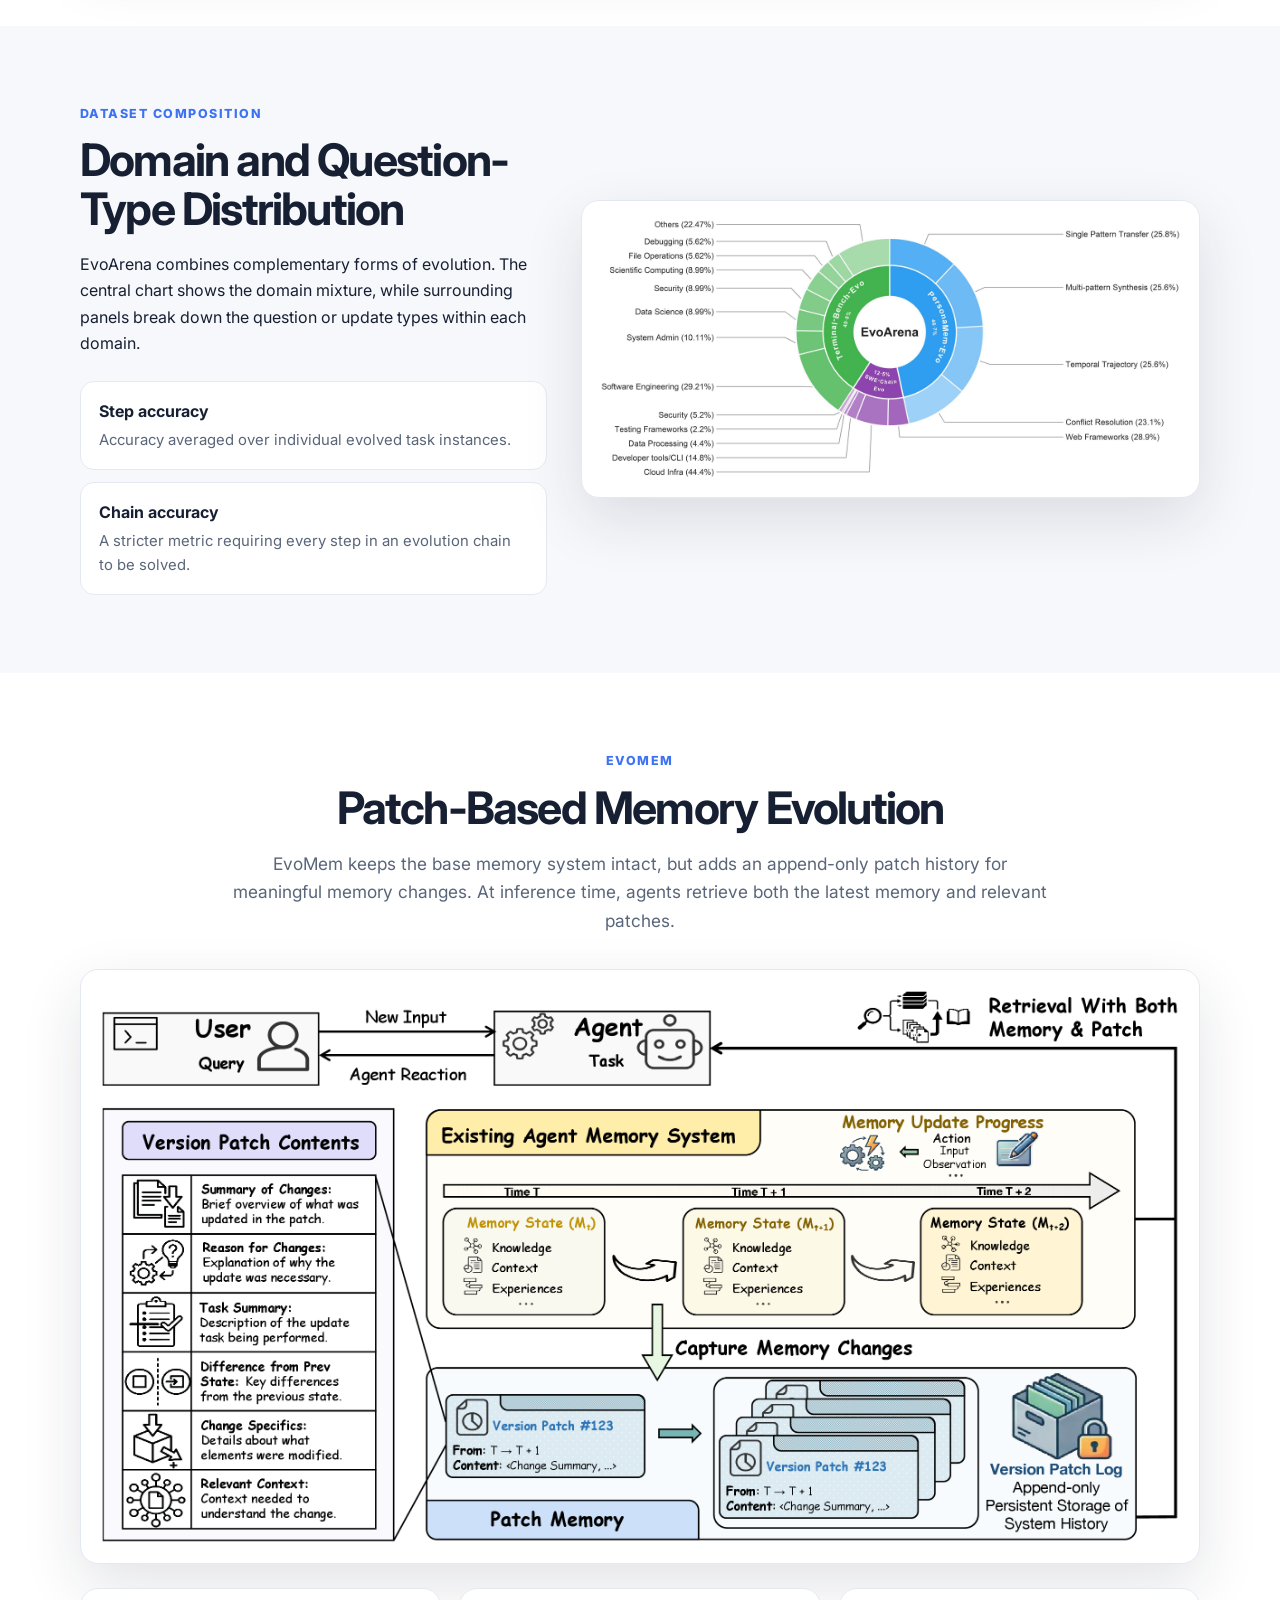
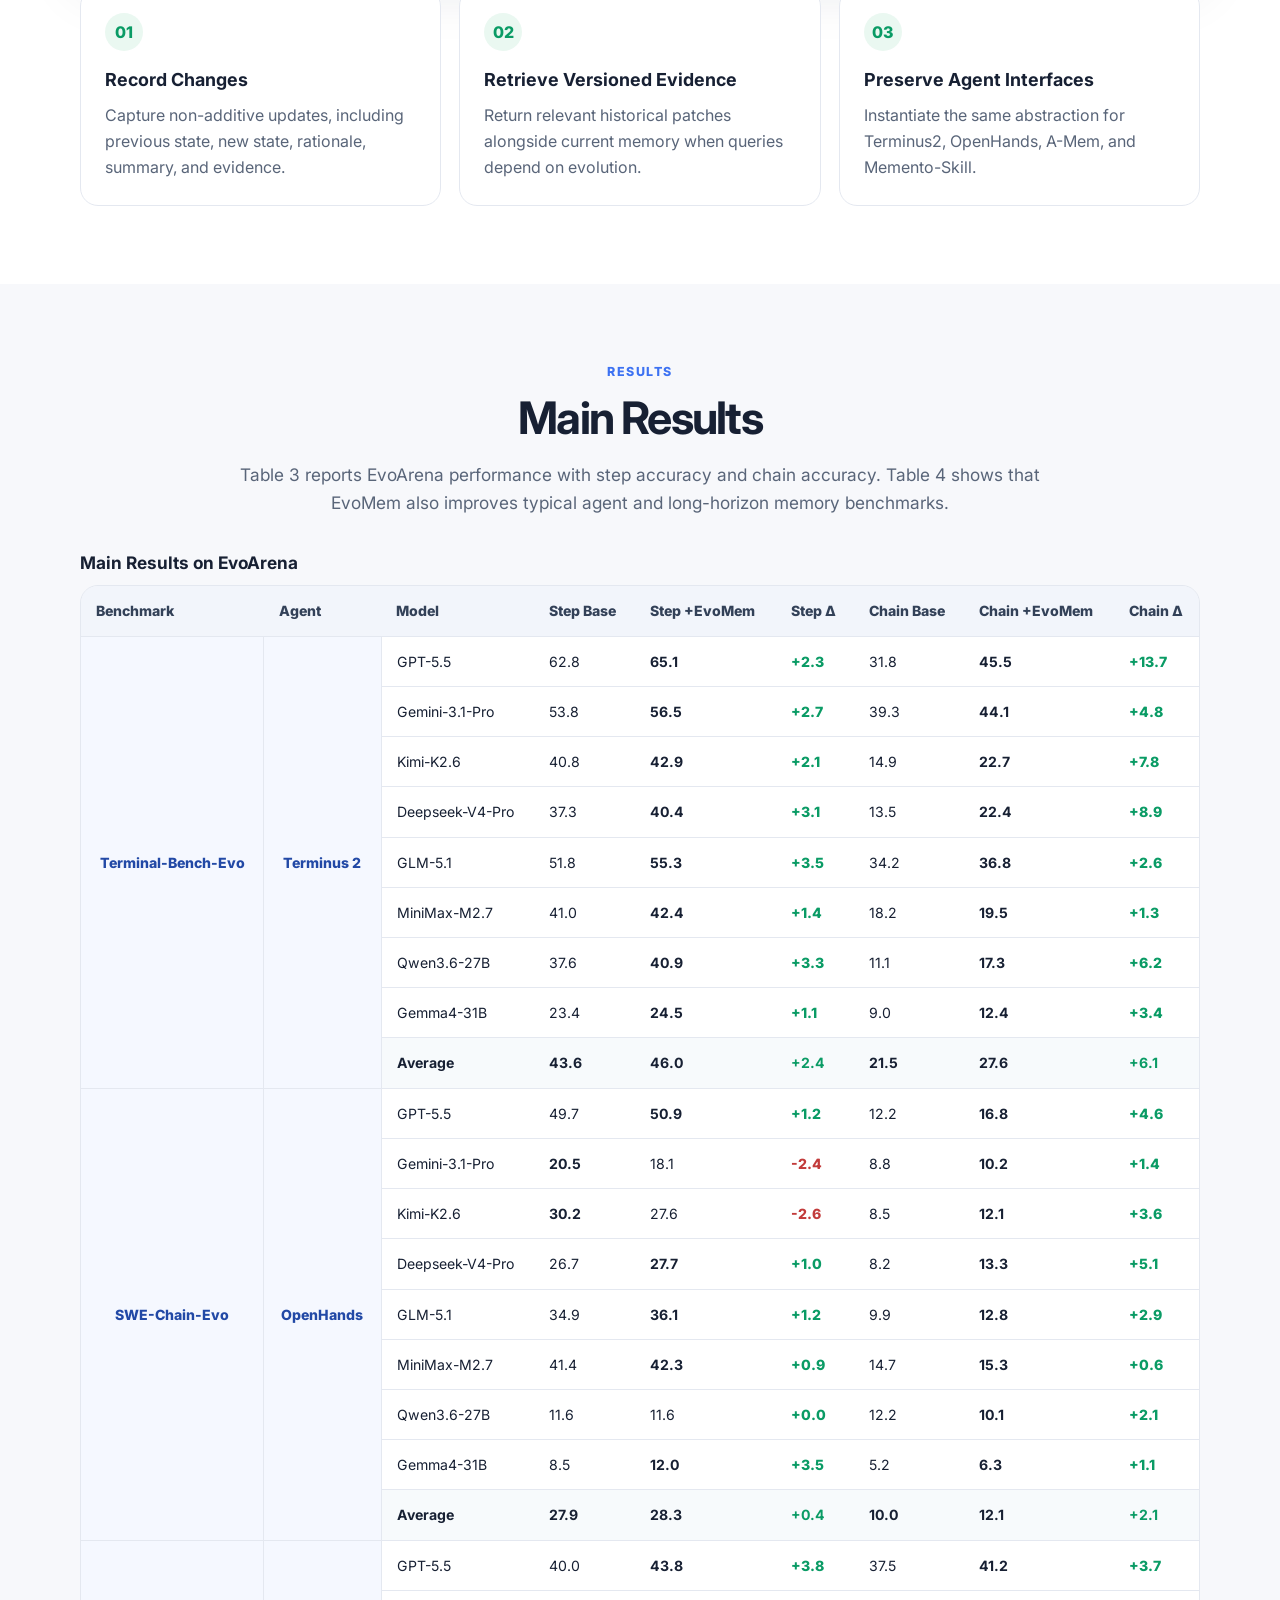
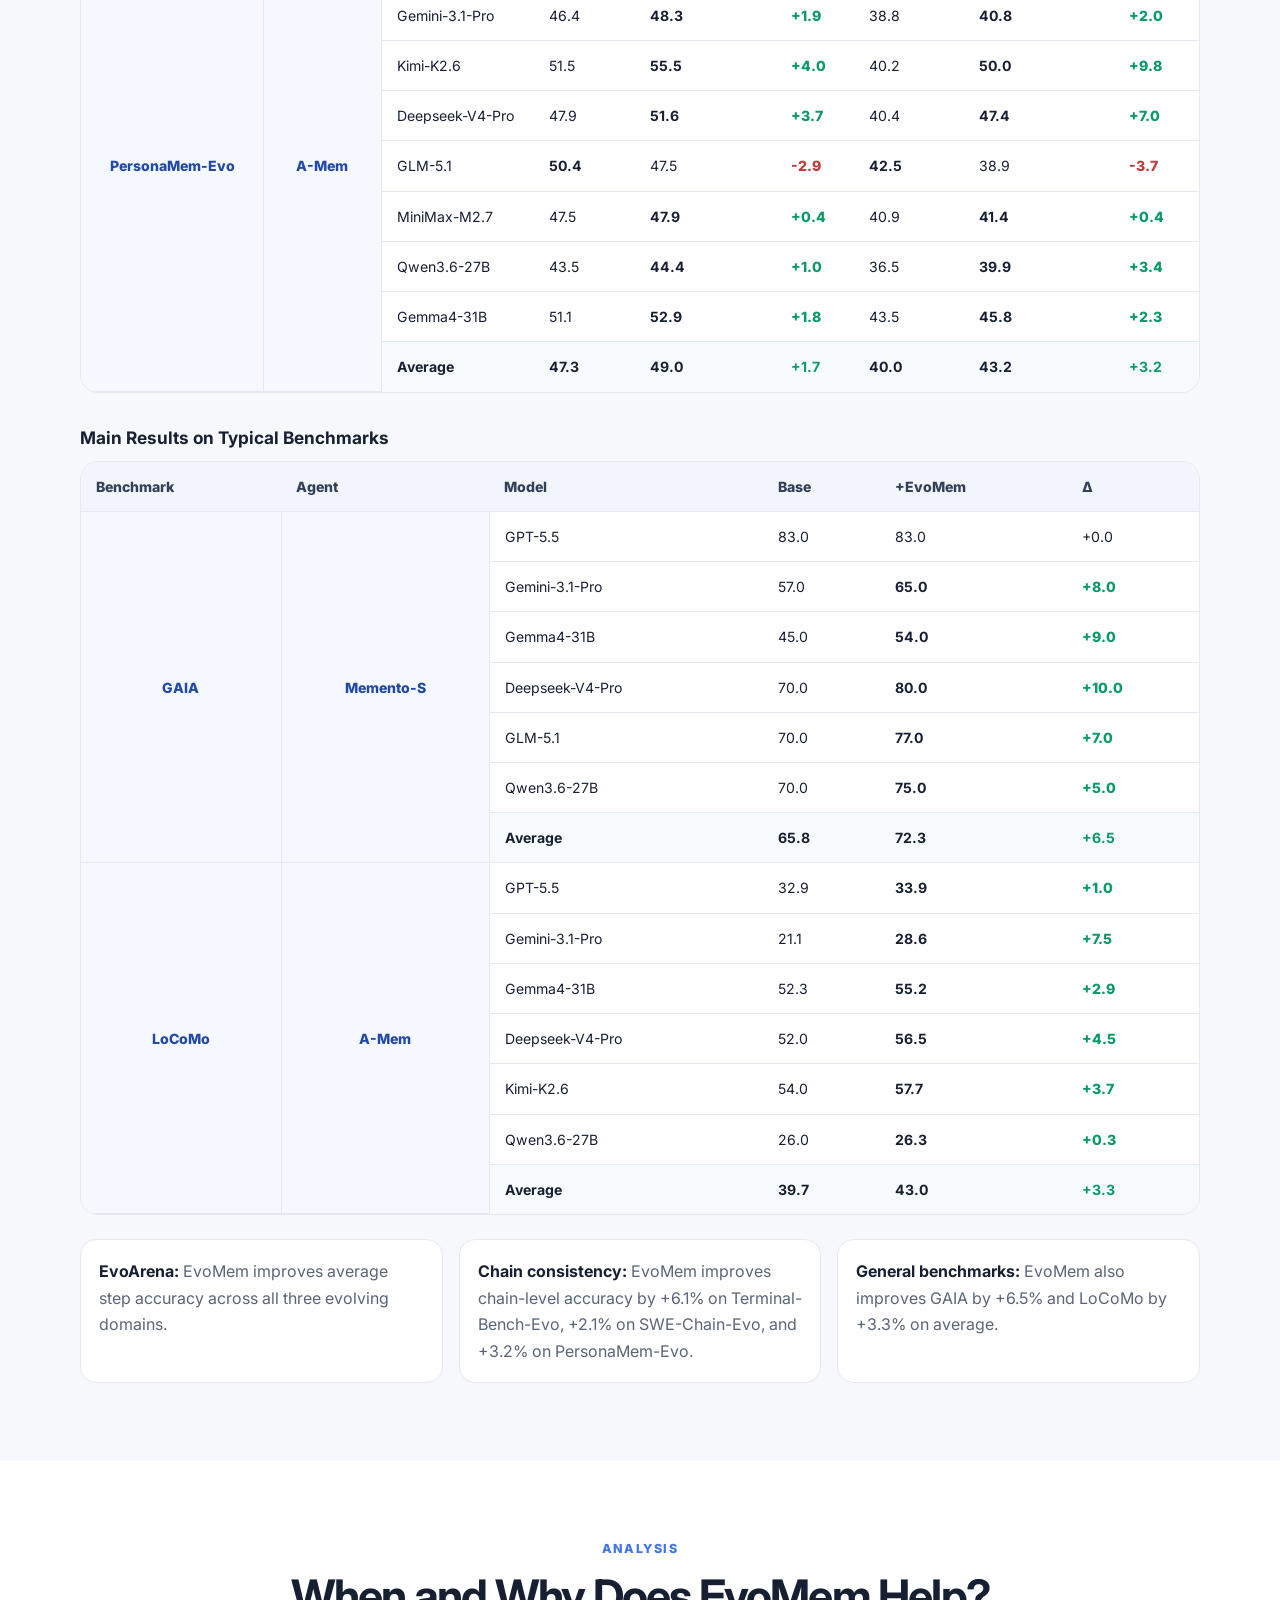
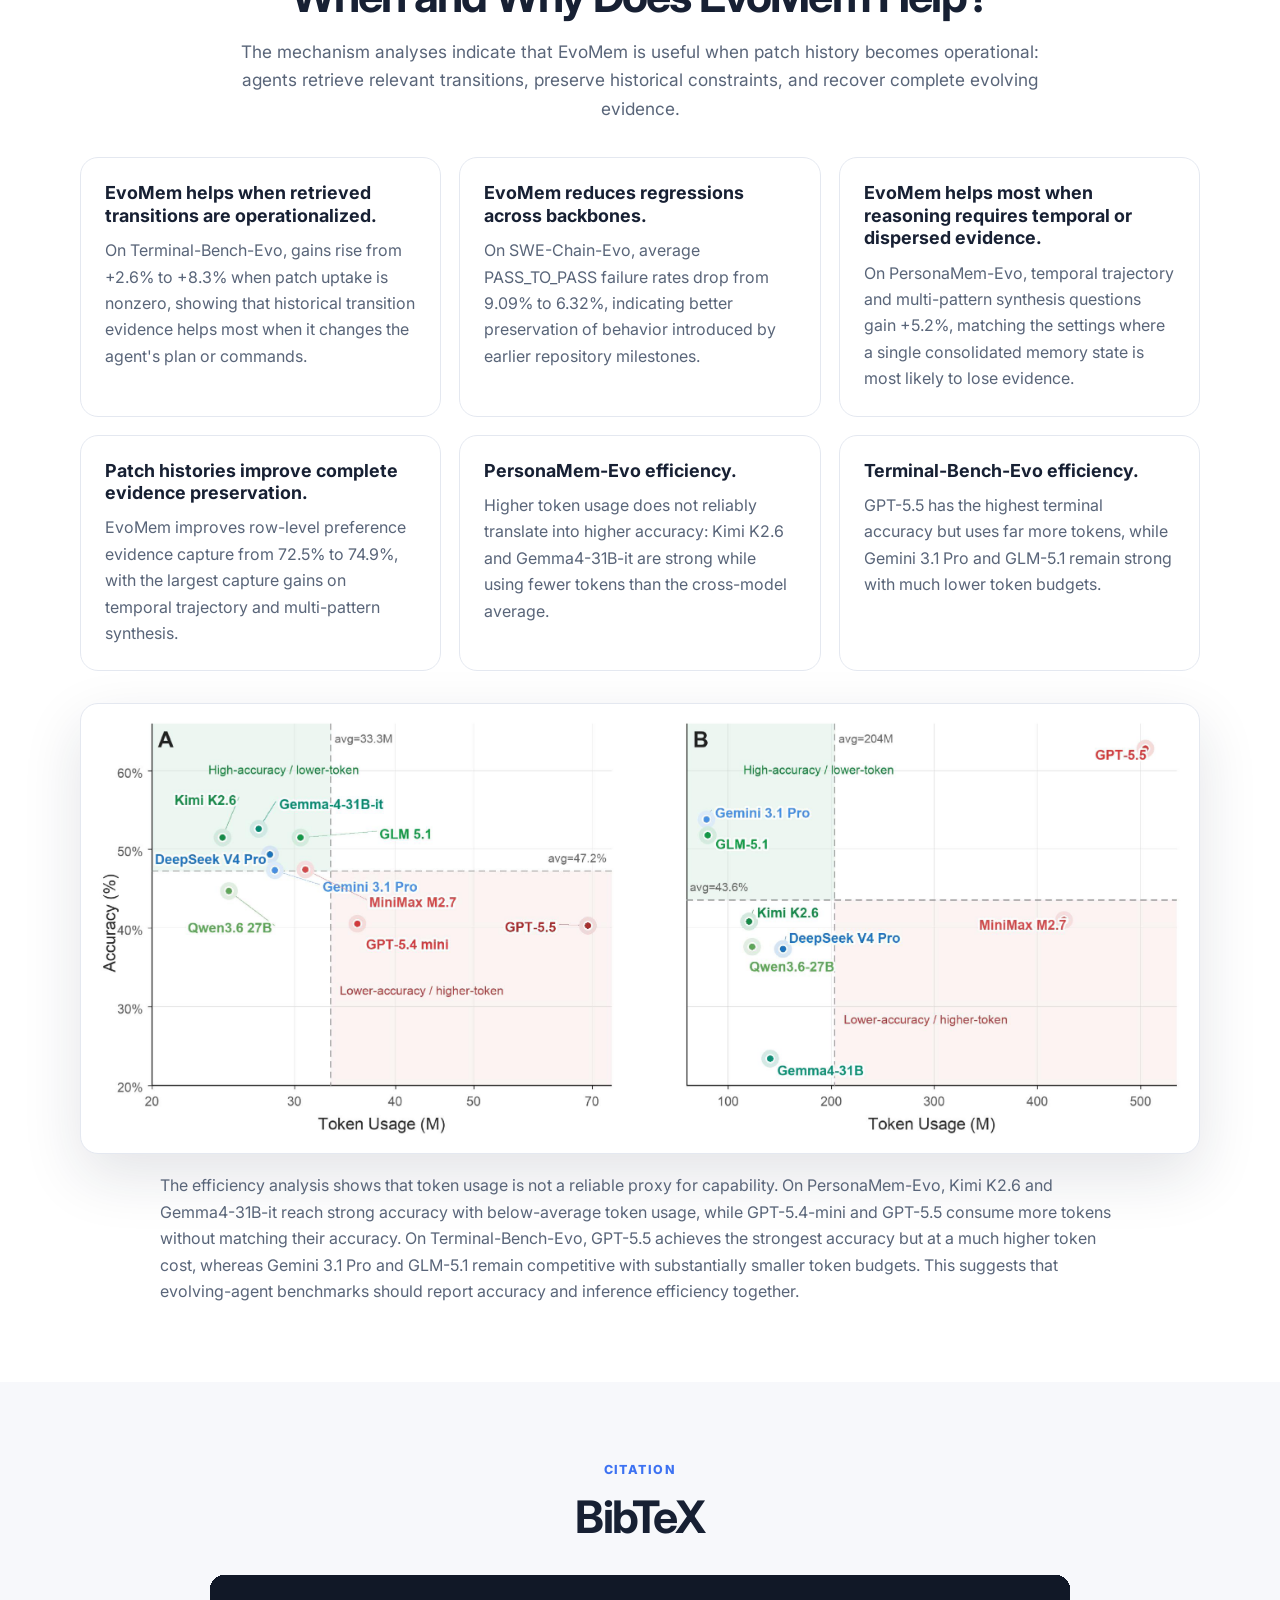
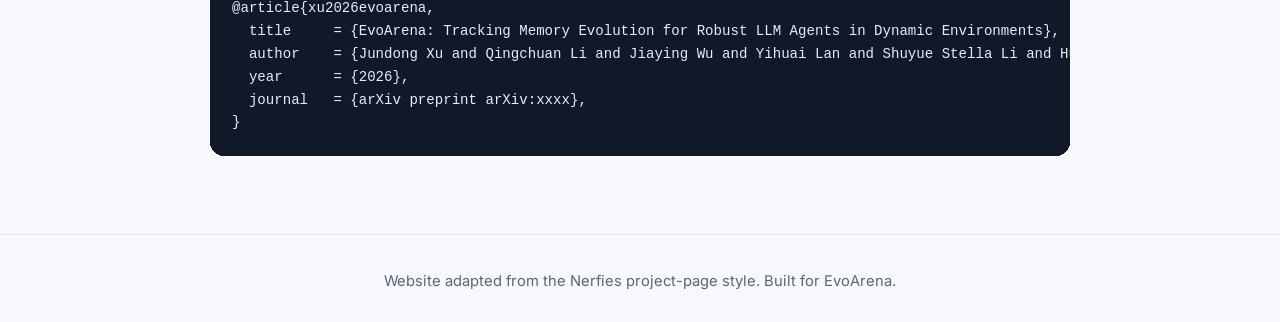
==== commit 844005ff: "update web" ====
--- a/docs/index.html
+++ b/docs/index.html
@@ -247,29 +247,32 @@
               <tr><td class="merge-cell" rowspan="9">Terminal-Bench-Evo</td><td class="merge-cell" rowspan="9">Terminus 2</td><td>GPT-5.5</td><td>62.8</td><td><strong>65.1</strong></td><td class="gain">+2.3</td><td>31.8</td><td><strong>45.5</strong></td><td class="gain">+13.7</td></tr>
               <tr><td>Gemini-3.1-Pro</td><td>53.8</td><td><strong>56.5</strong></td><td class="gain">+2.7</td><td>39.3</td><td><strong>44.1</strong></td><td class="gain">+4.8</td></tr>
               <tr><td>Kimi-K2.6</td><td>40.8</td><td><strong>42.9</strong></td><td class="gain">+2.1</td><td>14.9</td><td><strong>22.7</strong></td><td class="gain">+7.8</td></tr>
-              <tr><td>Gemma4-31B</td><td>23.4</td><td><strong>24.5</strong></td><td class="gain">+1.1</td><td>9.0</td><td><strong>12.4</strong></td><td class="gain">+3.4</td></tr>
               <tr><td>Deepseek-V4-Pro</td><td>37.3</td><td><strong>40.4</strong></td><td class="gain">+3.1</td><td>13.5</td><td><strong>22.4</strong></td><td class="gain">+8.9</td></tr>
               <tr><td>GLM-5.1</td><td>51.8</td><td><strong>55.3</strong></td><td class="gain">+3.5</td><td>34.2</td><td><strong>36.8</strong></td><td class="gain">+2.6</td></tr>
               <tr><td>MiniMax-M2.7</td><td>41.0</td><td><strong>42.4</strong></td><td class="gain">+1.4</td><td>18.2</td><td><strong>19.5</strong></td><td class="gain">+1.3</td></tr>
               <tr><td>Qwen3.6-27B</td><td>37.6</td><td><strong>40.9</strong></td><td class="gain">+3.3</td><td>11.1</td><td><strong>17.3</strong></td><td class="gain">+6.2</td></tr>
+              <tr><td>Gemma4-31B</td><td>23.4</td><td><strong>24.5</strong></td><td class="gain">+1.1</td><td>9.0</td><td><strong>12.4</strong></td><td class="gain">+3.4</td></tr>
               <tr class="avg-row"><td>Average</td><td>43.6</td><td><strong>46.0</strong></td><td class="gain">+2.4</td><td>21.5</td><td><strong>27.6</strong></td><td class="gain">+6.1</td></tr>
 
-              <tr><td class="merge-cell" rowspan="5">SWE-Chain-Evo</td><td class="merge-cell" rowspan="5">OpenHands</td><td>GPT-5.5</td><td>43.9</td><td><strong>48.8</strong></td><td class="gain">+4.9</td><td>18.7</td><td><strong>20.8</strong></td><td class="gain">+2.1</td></tr>
-              <tr><td>Gemini-3.1-Pro</td><td>42.7</td><td><strong>45.5</strong></td><td class="gain">+2.8</td><td>18.7</td><td><strong>22.9</strong></td><td class="gain">+4.2</td></tr>
-              <tr><td>Kimi-K2.6</td><td>42.8</td><td><strong>44.7</strong></td><td class="gain">+1.9</td><td>10.7</td><td><strong>17.9</strong></td><td class="gain">+7.2</td></tr>
-              <tr><td>Qwen3.6-27B</td><td>38.7</td><td><strong>41.7</strong></td><td class="gain">+3.0</td><td>12.5</td><td><strong>14.6</strong></td><td class="gain">+2.1</td></tr>
-              <tr class="avg-row"><td>Average</td><td>42.0</td><td><strong>45.2</strong></td><td class="gain">+3.2</td><td>15.2</td><td><strong>19.1</strong></td><td class="gain">+3.9</td></tr>
-
-              <tr><td class="merge-cell" rowspan="10">PersonaMem-Evo</td><td class="merge-cell" rowspan="10">A-Mem</td><td>GPT-5.5</td><td>40.0</td><td><strong>43.8</strong></td><td class="gain">+3.8</td><td>37.5</td><td><strong>41.2</strong></td><td class="gain">+3.7</td></tr>
-              <tr><td>GPT-5.4-mini</td><td>40.5</td><td><strong>42.5</strong></td><td class="gain">+2.0</td><td>31.9</td><td><strong>33.9</strong></td><td class="gain">+2.0</td></tr>
+              <tr><td class="merge-cell" rowspan="9">SWE-Chain-Evo</td><td class="merge-cell" rowspan="9">OpenHands</td><td>GPT-5.5</td><td>49.7</td><td><strong>50.9</strong></td><td class="gain">+1.2</td><td>12.2</td><td><strong>16.8</strong></td><td class="gain">+4.6</td></tr>
+              <tr><td>Gemini-3.1-Pro</td><td><strong>20.5</strong></td><td>18.1</td><td class="loss">-2.4</td><td>8.8</td><td><strong>10.2</strong></td><td class="gain">+1.4</td></tr>
+              <tr><td>Kimi-K2.6</td><td><strong>30.2</strong></td><td>27.6</td><td class="loss">-2.6</td><td>8.5</td><td><strong>12.1</strong></td><td class="gain">+3.6</td></tr>
+              <tr><td>Deepseek-V4-Pro</td><td>26.7</td><td><strong>27.7</strong></td><td class="gain">+1.0</td><td>8.2</td><td><strong>13.3</strong></td><td class="gain">+5.1</td></tr>
+              <tr><td>GLM-5.1</td><td>34.9</td><td><strong>36.1</strong></td><td class="gain">+1.2</td><td>9.9</td><td><strong>12.8</strong></td><td class="gain">+2.9</td></tr>
+              <tr><td>MiniMax-M2.7</td><td>41.4</td><td><strong>42.3</strong></td><td class="gain">+0.9</td><td>14.7</td><td><strong>15.3</strong></td><td class="gain">+0.6</td></tr>
+              <tr><td>Qwen3.6-27B</td><td>11.6</td><td>11.6</td><td class="gain">+0.0</td><td>12.2</td><td><strong>10.1</strong></td><td class="gain">+2.1</td></tr>
+              <tr><td>Gemma4-31B</td><td>8.5</td><td><strong>12.0</strong></td><td class="gain">+3.5</td><td>5.2</td><td><strong>6.3</strong></td><td class="gain">+1.1</td></tr>
+              <tr class="avg-row"><td>Average</td><td>27.9</td><td><strong>28.3</strong></td><td class="gain">+0.4</td><td>10.0</td><td><strong>12.1</strong></td><td class="gain">+2.1</td></tr>
+
+              <tr><td class="merge-cell" rowspan="9">PersonaMem-Evo</td><td class="merge-cell" rowspan="9">A-Mem</td><td>GPT-5.5</td><td>40.0</td><td><strong>43.8</strong></td><td class="gain">+3.8</td><td>37.5</td><td><strong>41.2</strong></td><td class="gain">+3.7</td></tr>
               <tr><td>Gemini-3.1-Pro</td><td>46.4</td><td><strong>48.3</strong></td><td class="gain">+1.9</td><td>38.8</td><td><strong>40.8</strong></td><td class="gain">+2.0</td></tr>
               <tr><td>Kimi-K2.6</td><td>51.5</td><td><strong>55.5</strong></td><td class="gain">+4.0</td><td>40.2</td><td><strong>50.0</strong></td><td class="gain">+9.8</td></tr>
-              <tr><td>Gemma4-31B</td><td>51.1</td><td><strong>52.9</strong></td><td class="gain">+1.8</td><td>43.5</td><td><strong>45.8</strong></td><td class="gain">+2.3</td></tr>
               <tr><td>Deepseek-V4-Pro</td><td>47.9</td><td><strong>51.6</strong></td><td class="gain">+3.7</td><td>40.4</td><td><strong>47.4</strong></td><td class="gain">+7.0</td></tr>
               <tr><td>GLM-5.1</td><td><strong>50.4</strong></td><td>47.5</td><td class="loss">-2.9</td><td><strong>42.5</strong></td><td>38.9</td><td class="loss">-3.7</td></tr>
               <tr><td>MiniMax-M2.7</td><td>47.5</td><td><strong>47.9</strong></td><td class="gain">+0.4</td><td>40.9</td><td><strong>41.4</strong></td><td class="gain">+0.4</td></tr>
               <tr><td>Qwen3.6-27B</td><td>43.5</td><td><strong>44.4</strong></td><td class="gain">+1.0</td><td>36.5</td><td><strong>39.9</strong></td><td class="gain">+3.4</td></tr>
-              <tr class="avg-row"><td>Average</td><td>46.5</td><td><strong>48.3</strong></td><td class="gain">+1.8</td><td>39.1</td><td><strong>42.1</strong></td><td class="gain">+3.0</td></tr>
+              <tr><td>Gemma4-31B</td><td>51.1</td><td><strong>52.9</strong></td><td class="gain">+1.8</td><td>43.5</td><td><strong>45.8</strong></td><td class="gain">+2.3</td></tr>
+              <tr class="avg-row"><td>Average</td><td>47.3</td><td><strong>49.0</strong></td><td class="gain">+1.7</td><td>40.0</td><td><strong>43.2</strong></td><td class="gain">+3.2</td></tr>
             </tbody>
           </table>
         </div>
@@ -288,31 +291,29 @@
               </tr>
             </thead>
             <tbody>
-              <tr><td class="merge-cell" rowspan="8">GAIA</td><td class="merge-cell" rowspan="8">Memento-S</td><td>GPT-5.5</td><td><strong>83.0</strong></td><td><strong>83.0</strong></td><td>+0.0</td></tr>
-              <tr><td>GPT-5.4-mini</td><td>40.0</td><td><strong>43.0</strong></td><td class="gain">+3.0</td></tr>
+              <tr><td class="merge-cell" rowspan="7">GAIA</td><td class="merge-cell" rowspan="7">Memento-S</td><td>GPT-5.5</td><td>83.0</td><td>83.0</td><td>+0.0</td></tr>
               <tr><td>Gemini-3.1-Pro</td><td>57.0</td><td><strong>65.0</strong></td><td class="gain">+8.0</td></tr>
               <tr><td>Gemma4-31B</td><td>45.0</td><td><strong>54.0</strong></td><td class="gain">+9.0</td></tr>
               <tr><td>Deepseek-V4-Pro</td><td>70.0</td><td><strong>80.0</strong></td><td class="gain">+10.0</td></tr>
               <tr><td>GLM-5.1</td><td>70.0</td><td><strong>77.0</strong></td><td class="gain">+7.0</td></tr>
               <tr><td>Qwen3.6-27B</td><td>70.0</td><td><strong>75.0</strong></td><td class="gain">+5.0</td></tr>
-              <tr class="avg-row"><td>Average</td><td>62.5</td><td><strong>66.5</strong></td><td class="gain">+4.0</td></tr>
-
-              <tr><td class="merge-cell" rowspan="8">LoCoMo</td><td class="merge-cell" rowspan="8">A-Mem</td><td>GPT-5.5</td><td>32.9</td><td><strong>33.9</strong></td><td class="gain">+1.0</td></tr>
-              <tr><td>GPT-5.4-mini</td><td>25.1</td><td><strong>28.5</strong></td><td class="gain">+3.4</td></tr>
+              <tr class="avg-row"><td>Average</td><td>65.8</td><td><strong>72.3</strong></td><td class="gain">+6.5</td></tr>
+
+              <tr><td class="merge-cell" rowspan="7">LoCoMo</td><td class="merge-cell" rowspan="7">A-Mem</td><td>GPT-5.5</td><td>32.9</td><td><strong>33.9</strong></td><td class="gain">+1.0</td></tr>
               <tr><td>Gemini-3.1-Pro</td><td>21.1</td><td><strong>28.6</strong></td><td class="gain">+7.5</td></tr>
-              <tr><td>Kimi-K2.6</td><td>54.0</td><td><strong>57.7</strong></td><td class="gain">+3.7</td></tr>
               <tr><td>Gemma4-31B</td><td>52.3</td><td><strong>55.2</strong></td><td class="gain">+2.9</td></tr>
               <tr><td>Deepseek-V4-Pro</td><td>52.0</td><td><strong>56.5</strong></td><td class="gain">+4.5</td></tr>
+              <tr><td>Kimi-K2.6</td><td>54.0</td><td><strong>57.7</strong></td><td class="gain">+3.7</td></tr>
               <tr><td>Qwen3.6-27B</td><td>26.0</td><td><strong>26.3</strong></td><td class="gain">+0.3</td></tr>
-              <tr class="avg-row"><td>Average</td><td>26.3</td><td><strong>29.3</strong></td><td class="gain">+3.0</td></tr>
+              <tr class="avg-row"><td>Average</td><td>39.7</td><td><strong>43.0</strong></td><td class="gain">+3.3</td></tr>
             </tbody>
           </table>
         </div>
 
         <div class="result-summary">
           <article><strong>EvoArena:</strong> EvoMem improves average step accuracy across all three evolving domains.</article>
-          <article><strong>Chain consistency:</strong> EvoMem improves chain-level accuracy by +6.1% on Terminal-Bench-Evo, +3.9% on SWE-Chain-Evo, and +3.0% on PersonaMem-Evo.</article>
-          <article><strong>General benchmarks:</strong> EvoMem also improves GAIA by +4.0% and LoCoMo by +3.0% on average.</article>
+          <article><strong>Chain consistency:</strong> EvoMem improves chain-level accuracy by +6.1% on Terminal-Bench-Evo, +2.1% on SWE-Chain-Evo, and +3.2% on PersonaMem-Evo.</article>
+          <article><strong>General benchmarks:</strong> EvoMem also improves GAIA by +6.5% and LoCoMo by +3.3% on average.</article>
         </div>
       </div>
     </section>
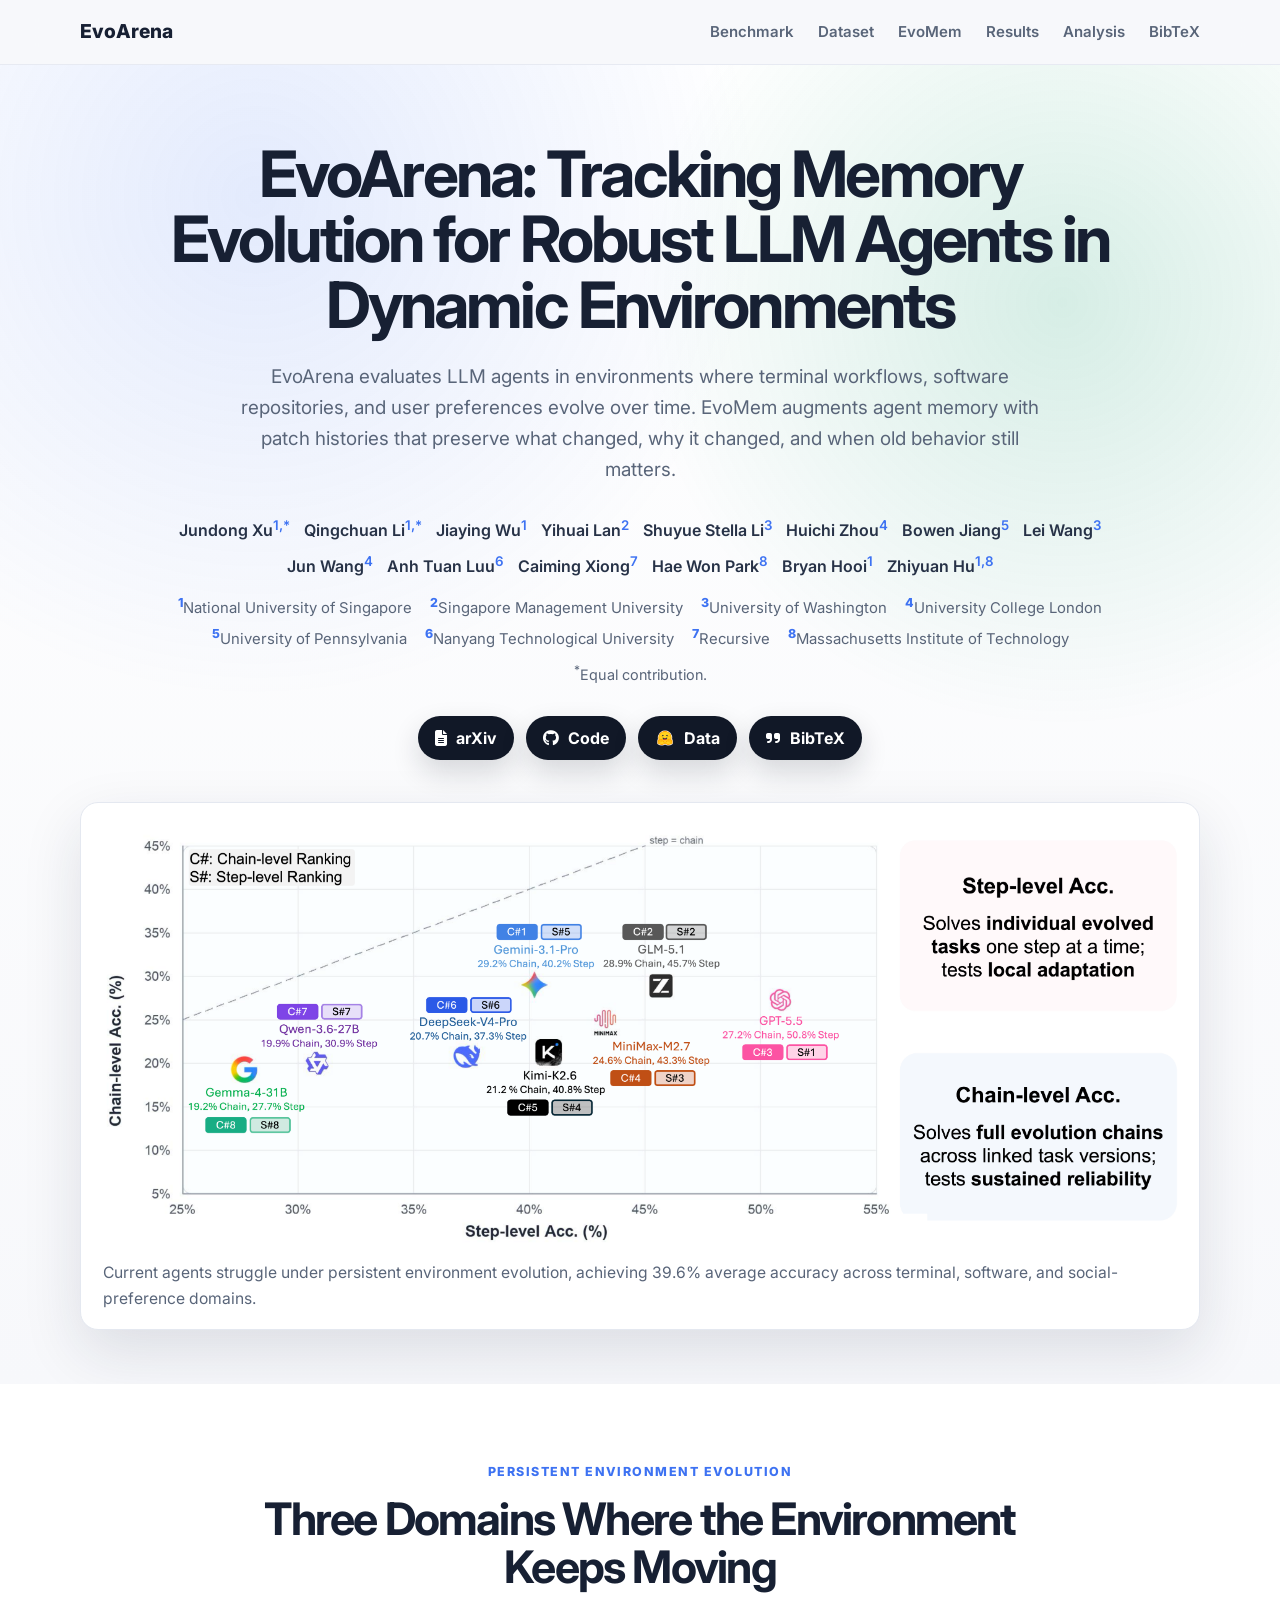
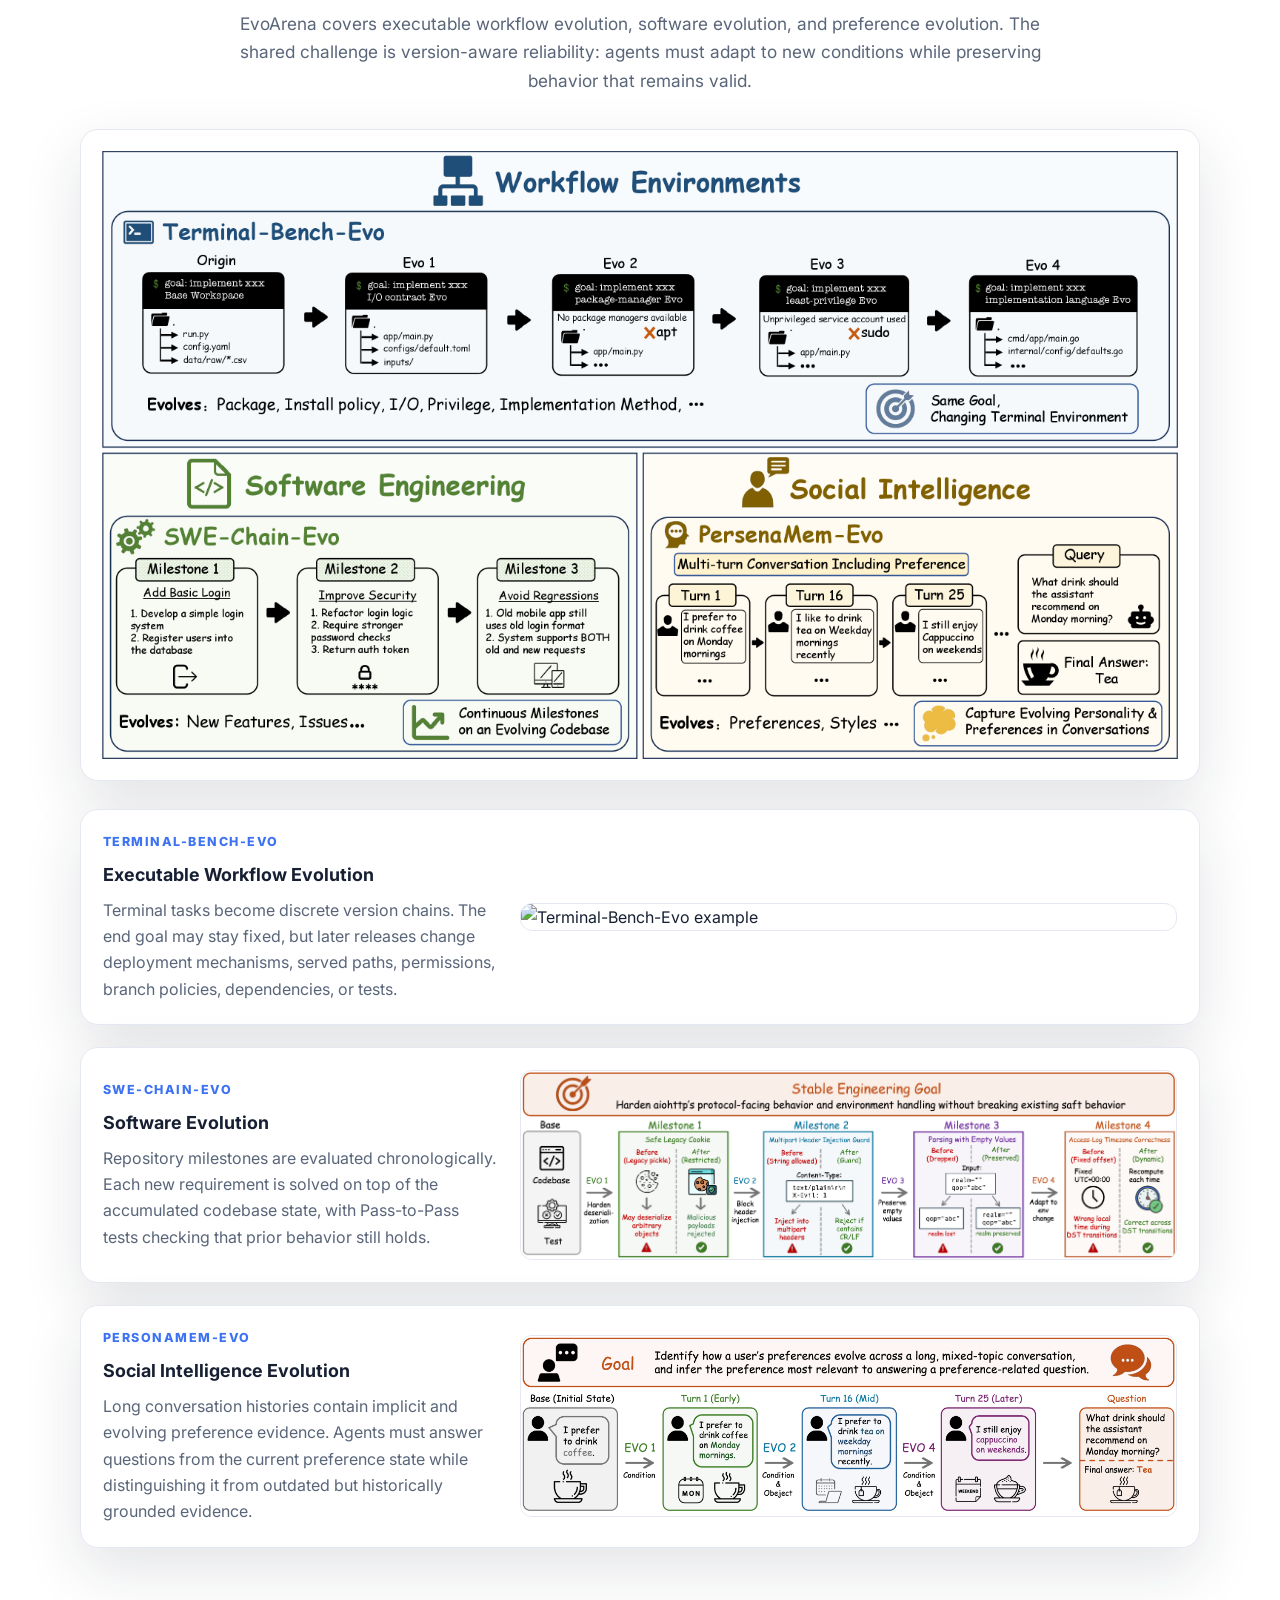
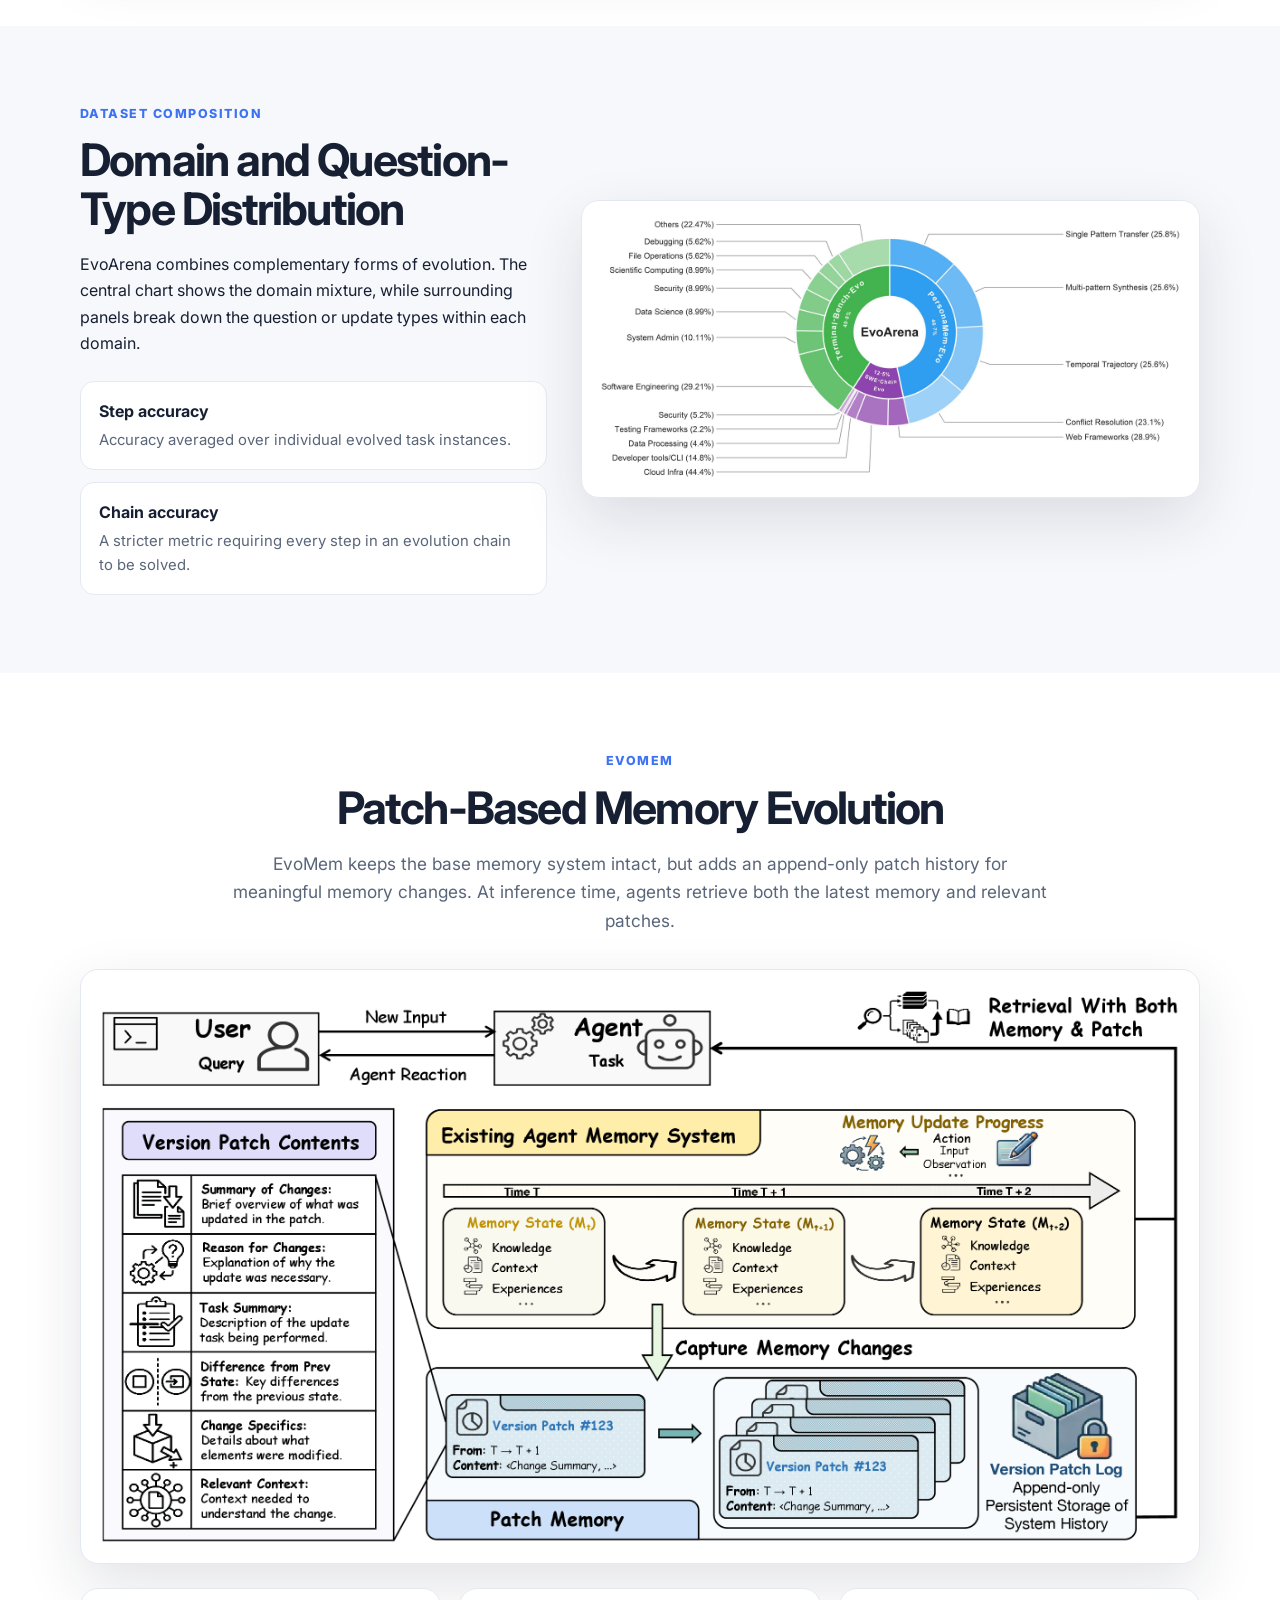
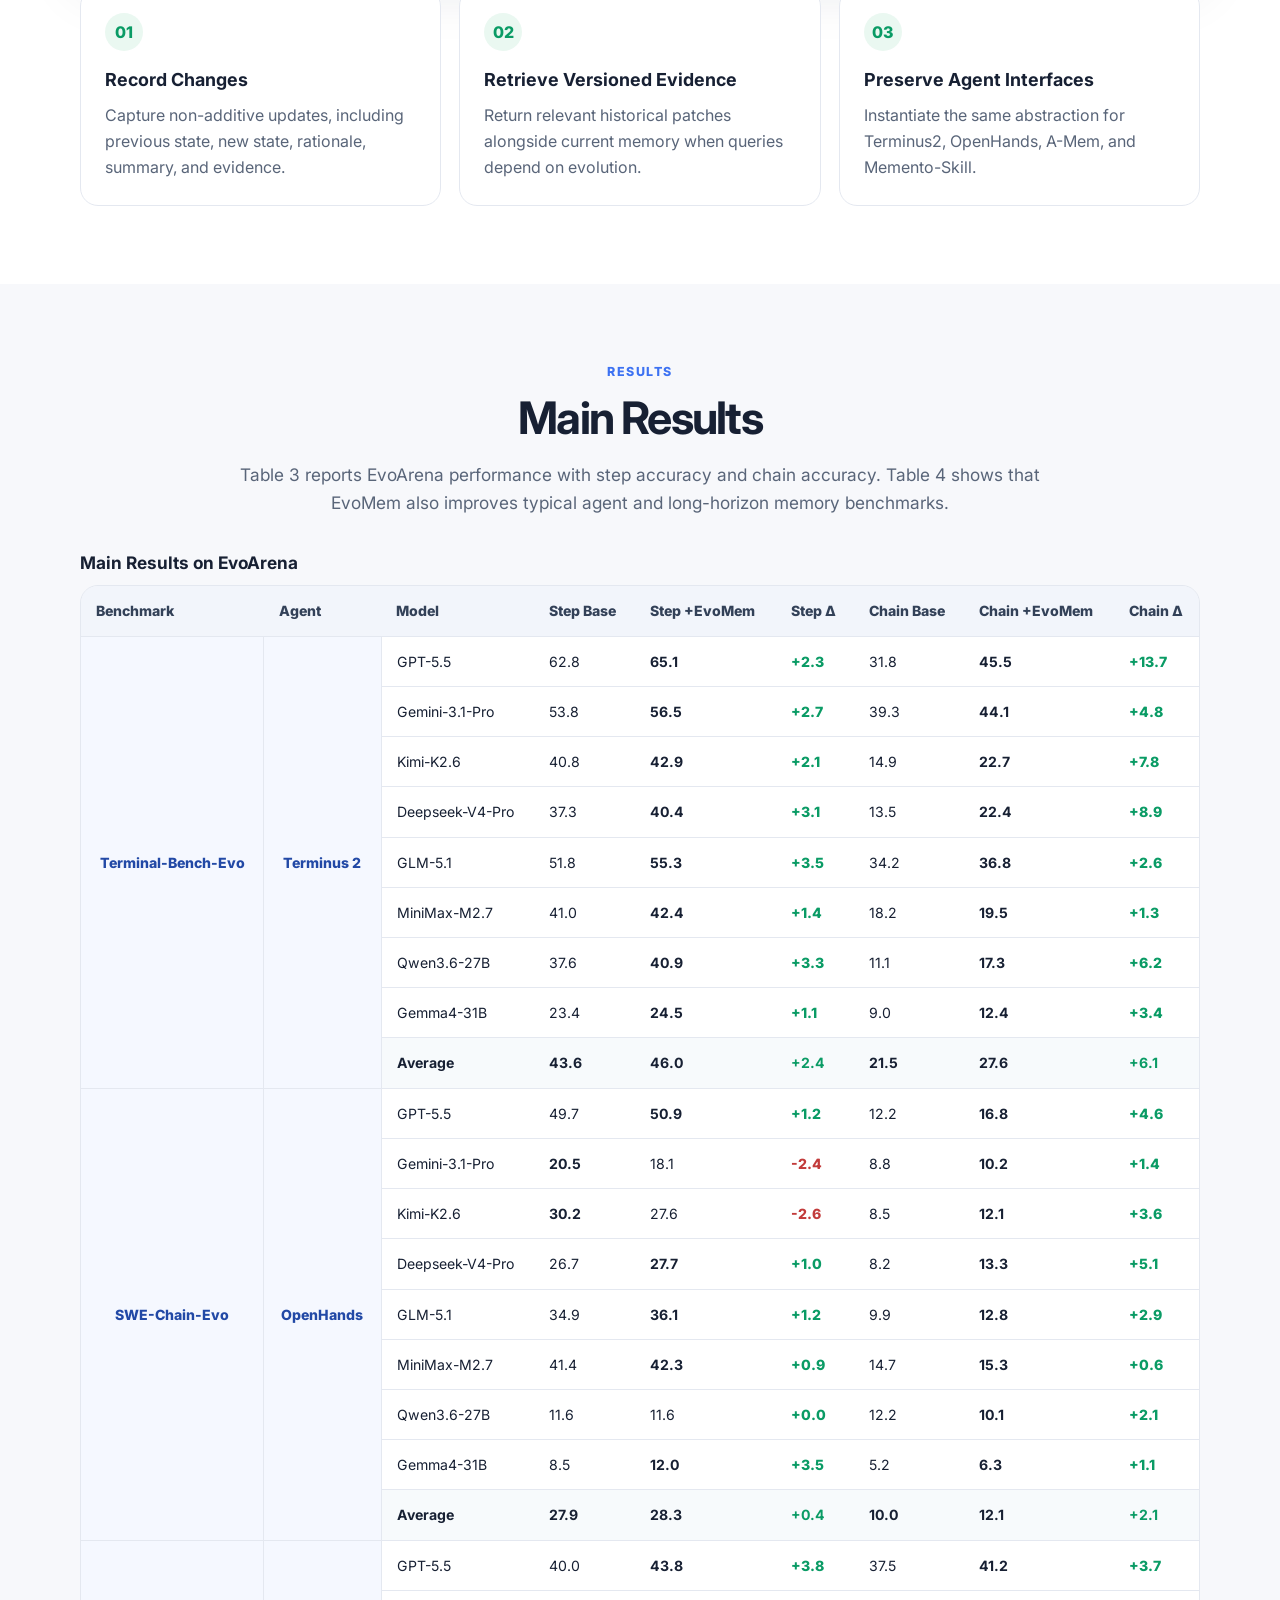
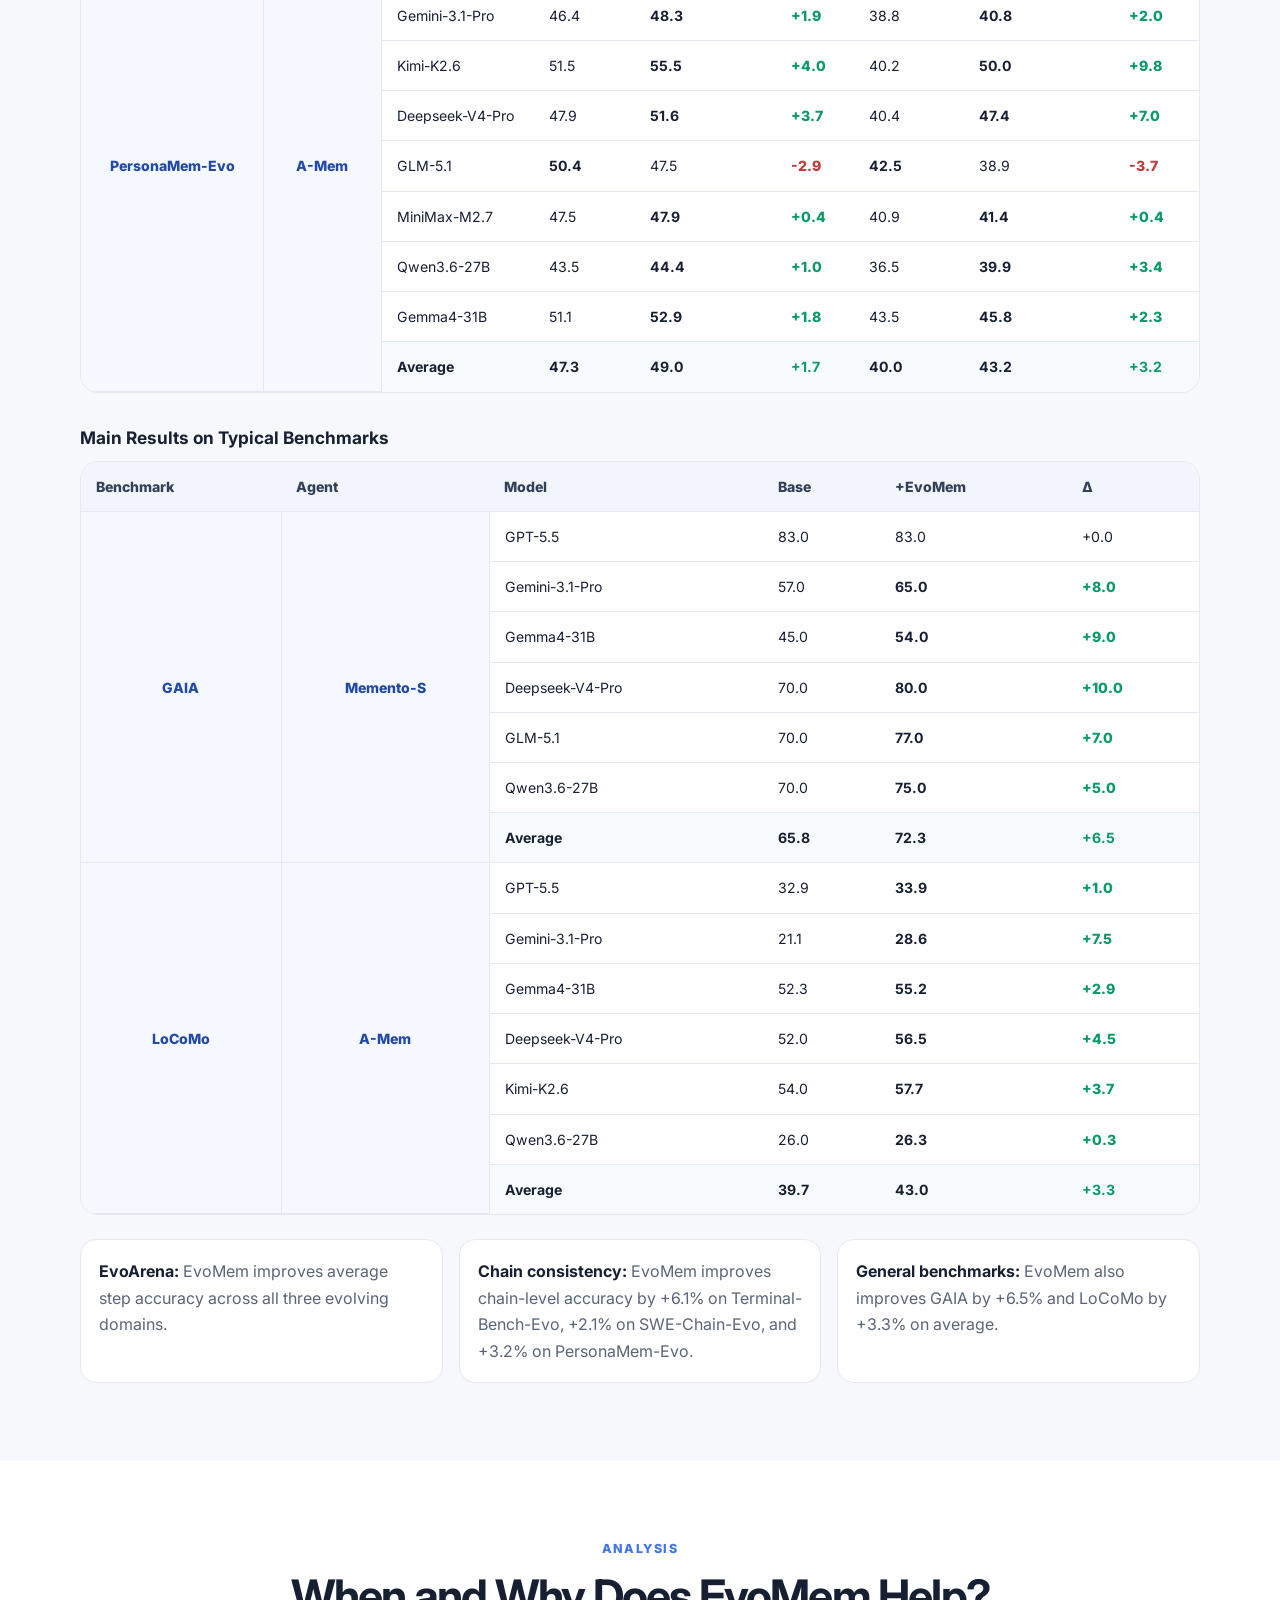
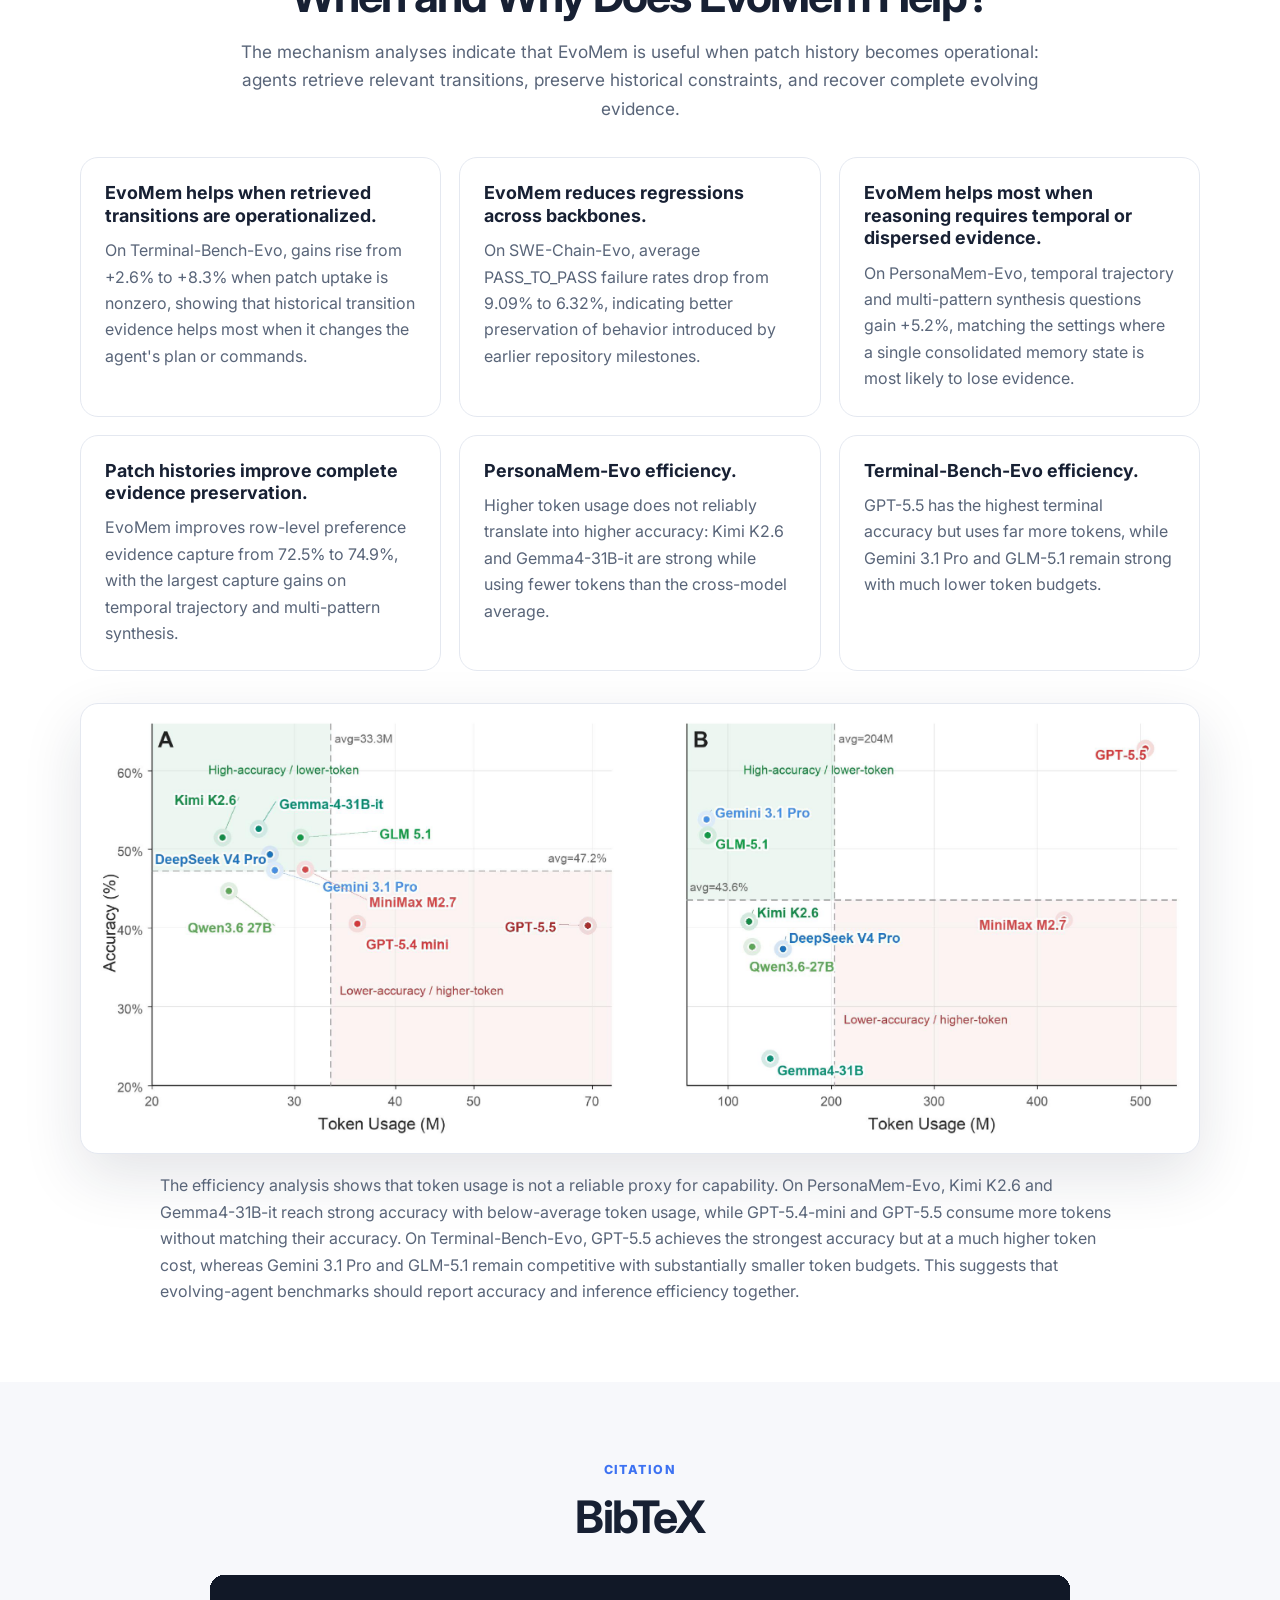
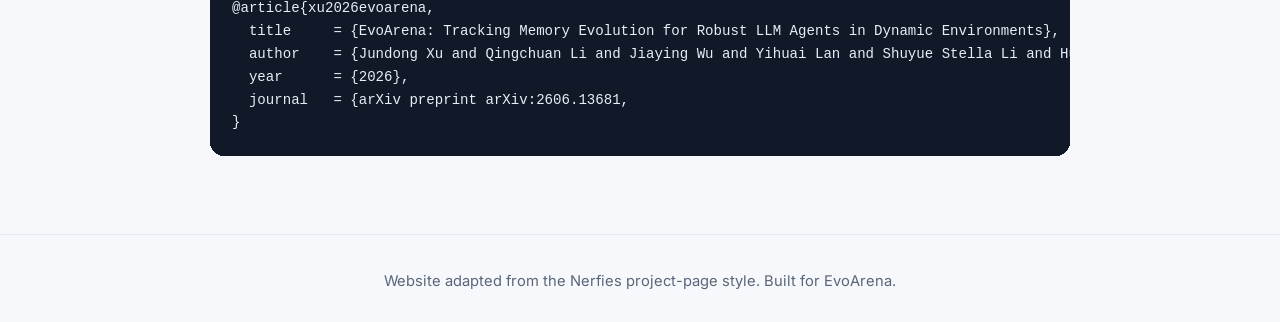
==== commit 197098a5: "update bib" ====
--- a/docs/index.html
+++ b/docs/index.html
@@ -73,7 +73,7 @@
         <p class="equal-note"><sup>*</sup>Equal contribution.</p>
 
         <div class="buttons">
-          <a class="button" href="#" aria-label="Paper link">
+          <a class="button" href="https://arxiv.org/pdf/2606.13681" aria-label="Paper link">
             <i class="fa-solid fa-file-lines"></i>
             <span>arXiv</span>
           </a>
@@ -81,7 +81,7 @@
             <i class="fa-brands fa-github"></i>
             <span>Code</span>
           </a>
-          <a class="button" href="https://huggingface.co/datasets/Aiden0526/EvoArena" target="_blank" rel="noopener">
+          <a class="button" href="https://huggingface.co/collections/Aiden0526/evoarena" target="_blank" rel="noopener">
             <img src="static/images/hf-logo.png" alt="" class="hf-icon">
             <span>Data</span>
           </a>
@@ -396,7 +396,7 @@
   title     = {EvoArena: Tracking Memory Evolution for Robust LLM Agents in Dynamic Environments},
   author    = {Jundong Xu and Qingchuan Li and Jiaying Wu and Yihuai Lan and Shuyue Stella Li and Huichi Zhou and Bowen Jiang and Lei Wang and Jun Wang and Anh Tuan Luu and Caiming Xiong and Hae Won Park and Bryan Hooi and Zhiyuan Hu},
   year      = {2026},
-  journal   = {arXiv preprint arXiv:xxxx},
+  journal   = {arXiv preprint arXiv:2606.13681,
 }</code></pre>
       </div>
     </section>
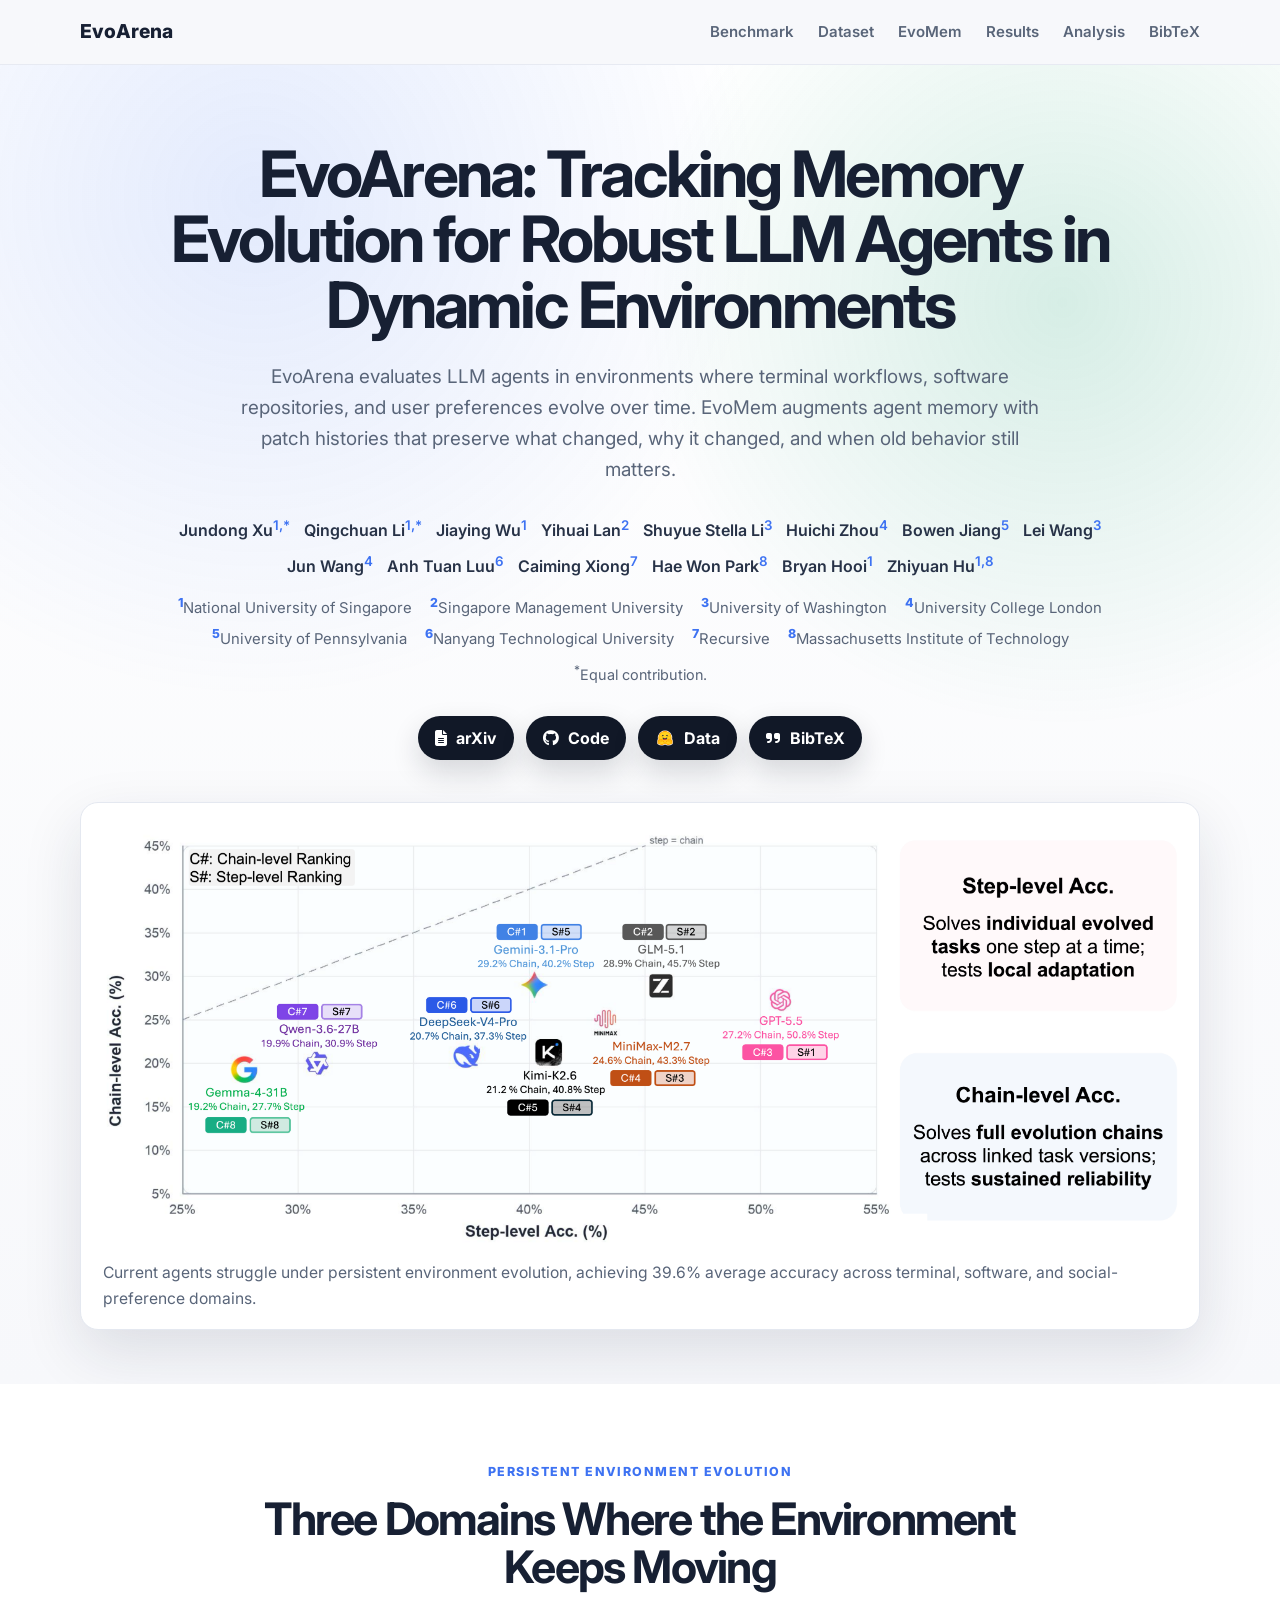
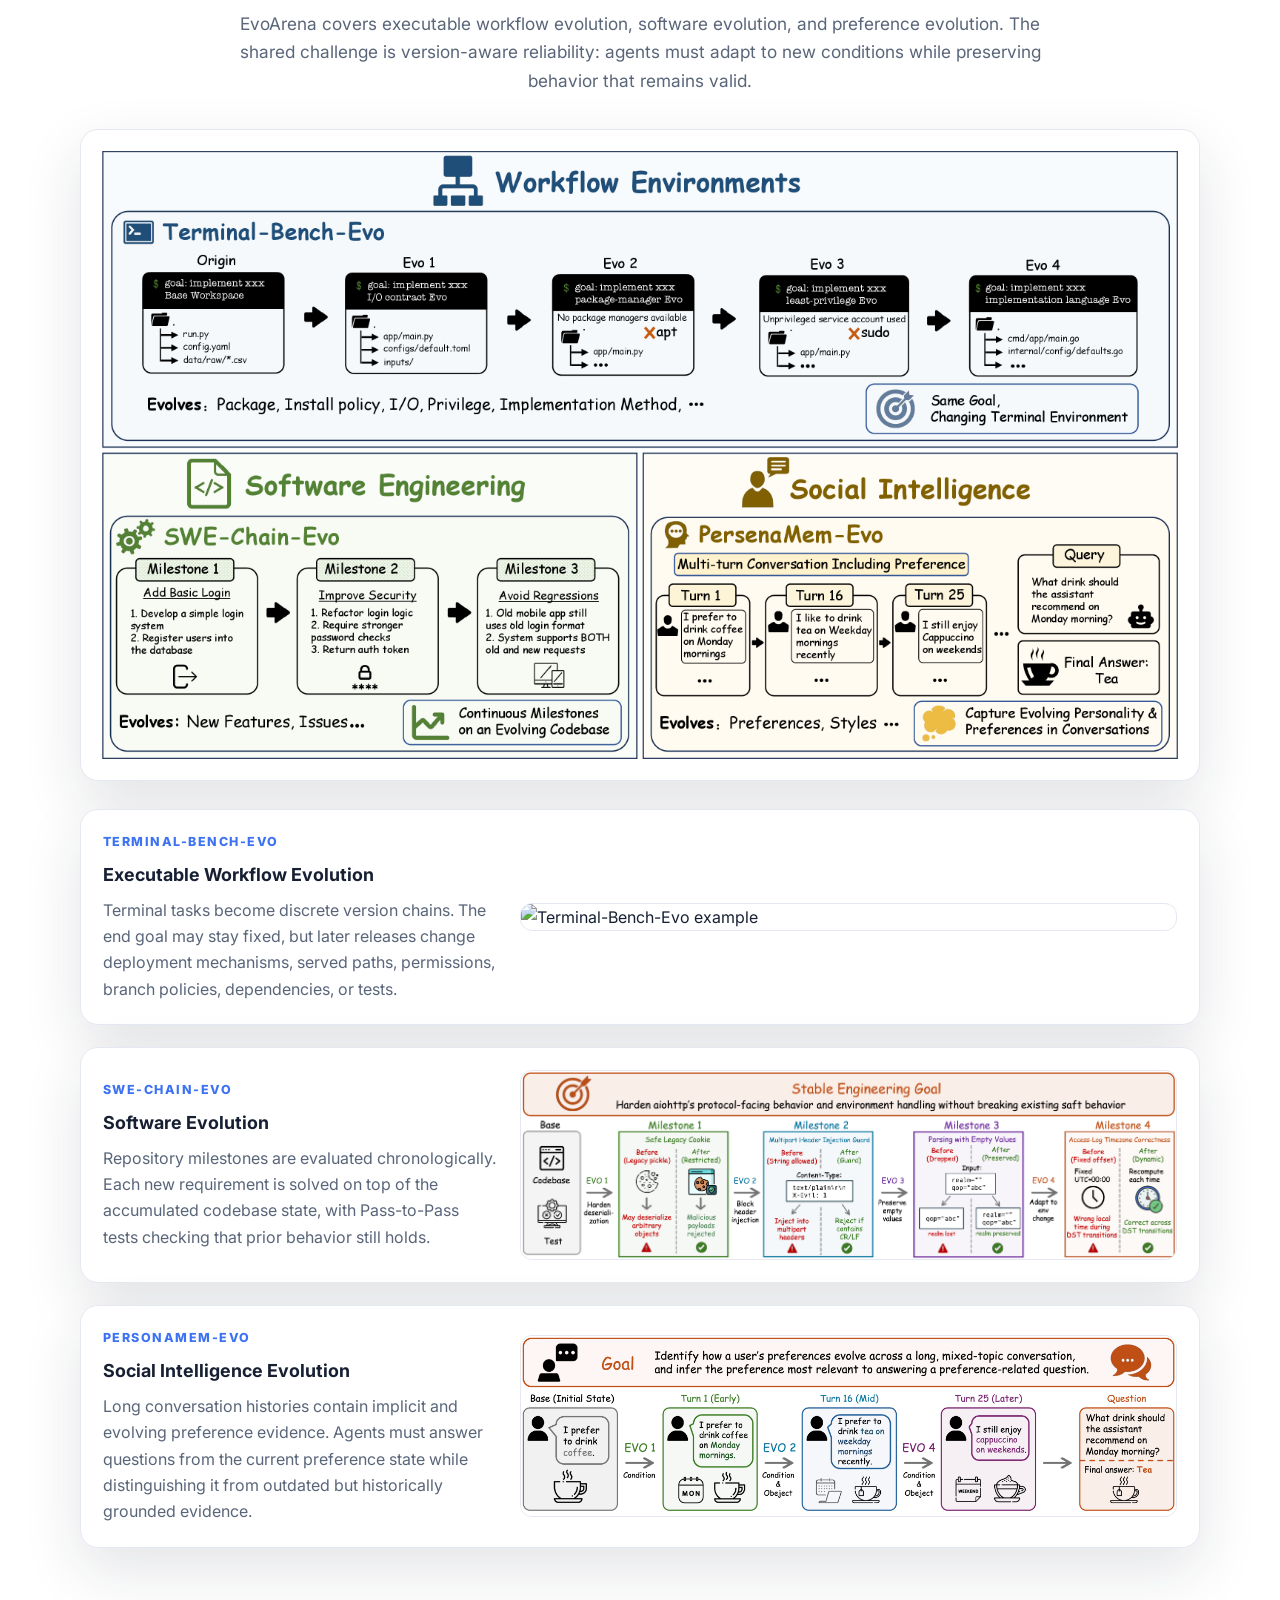
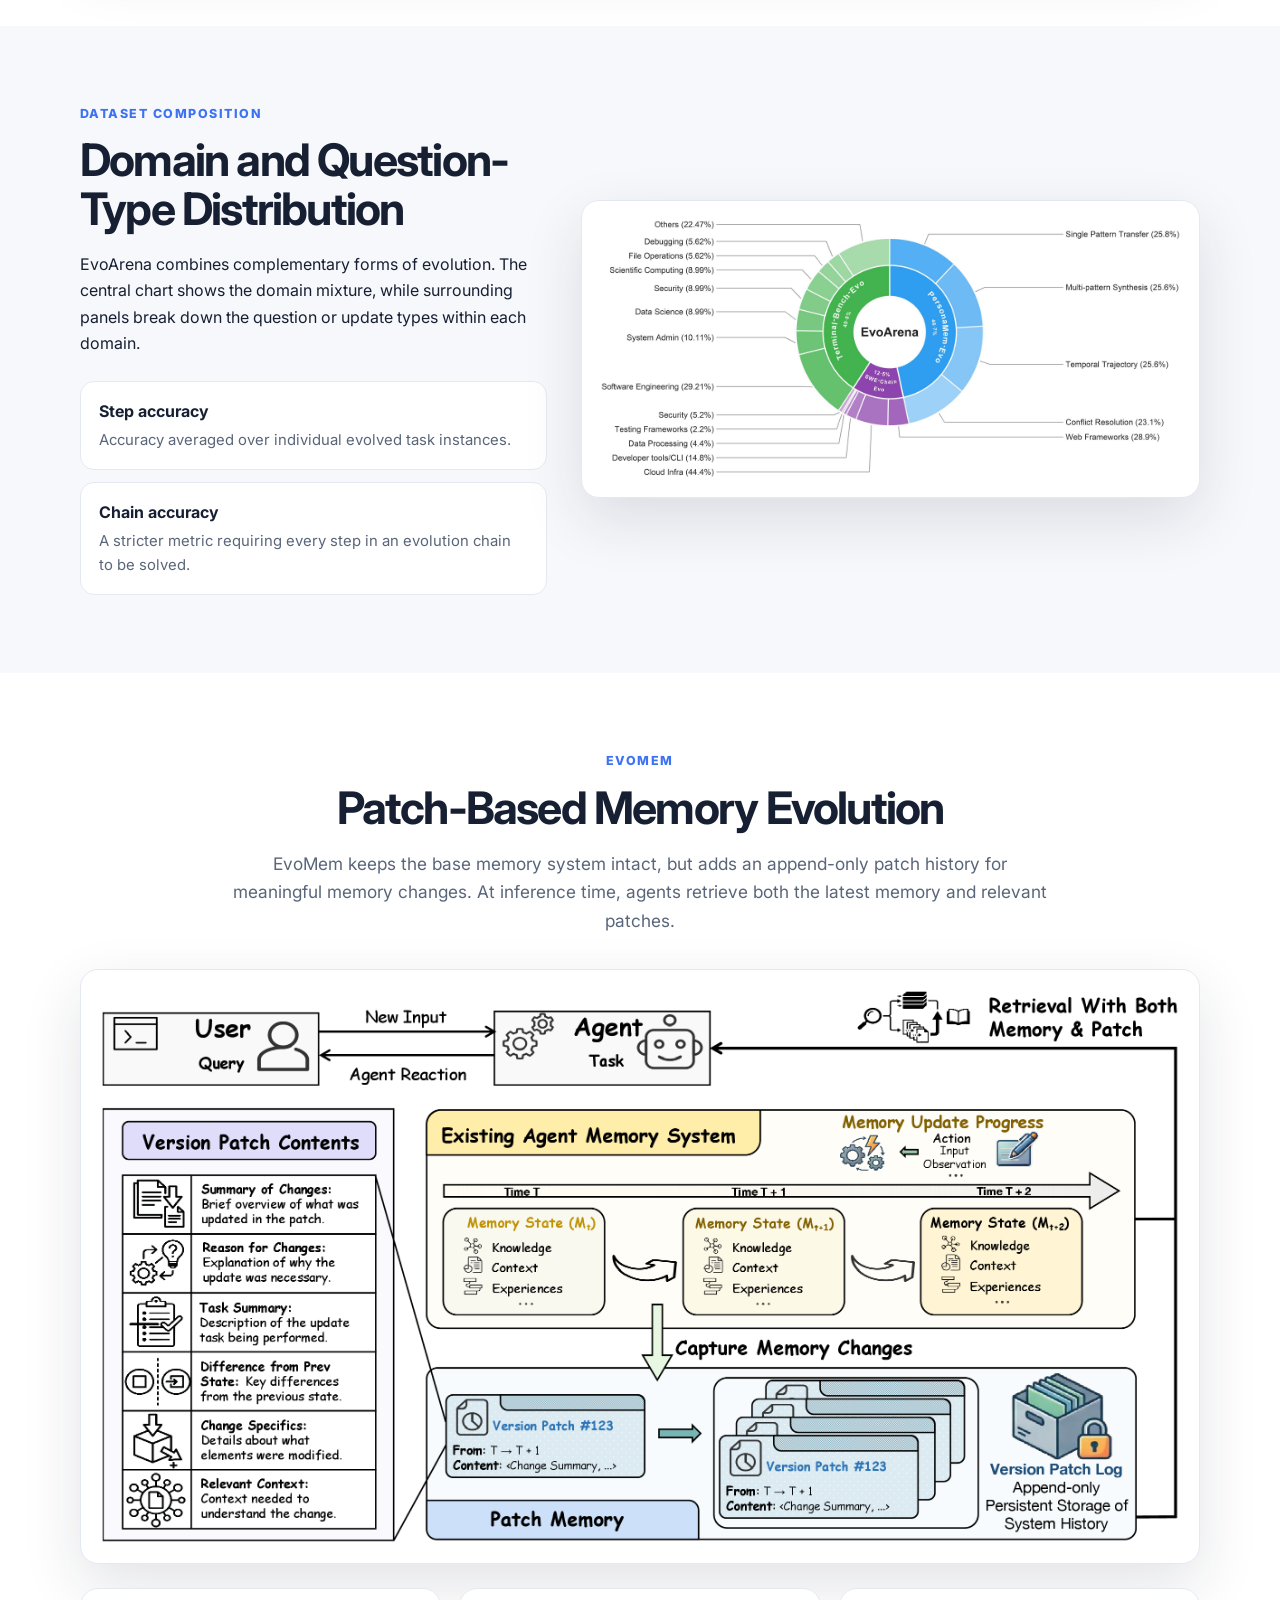
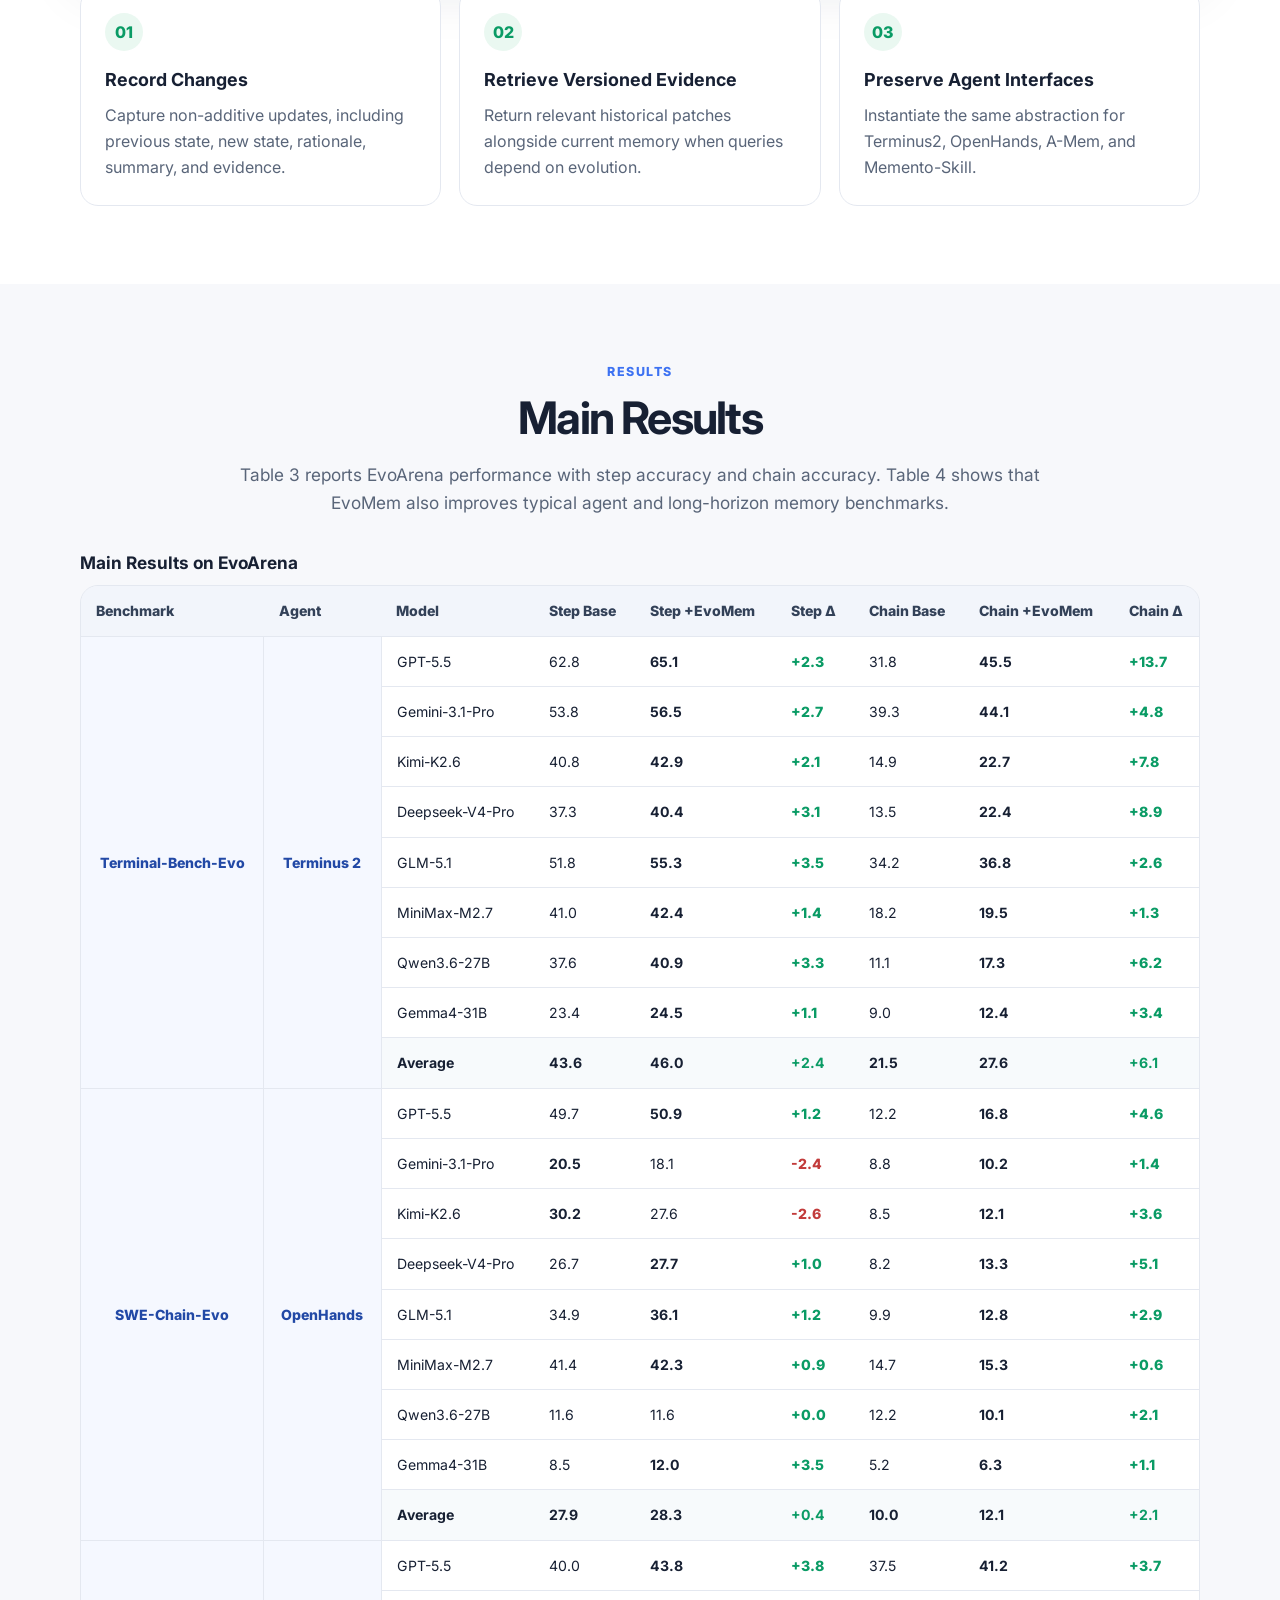
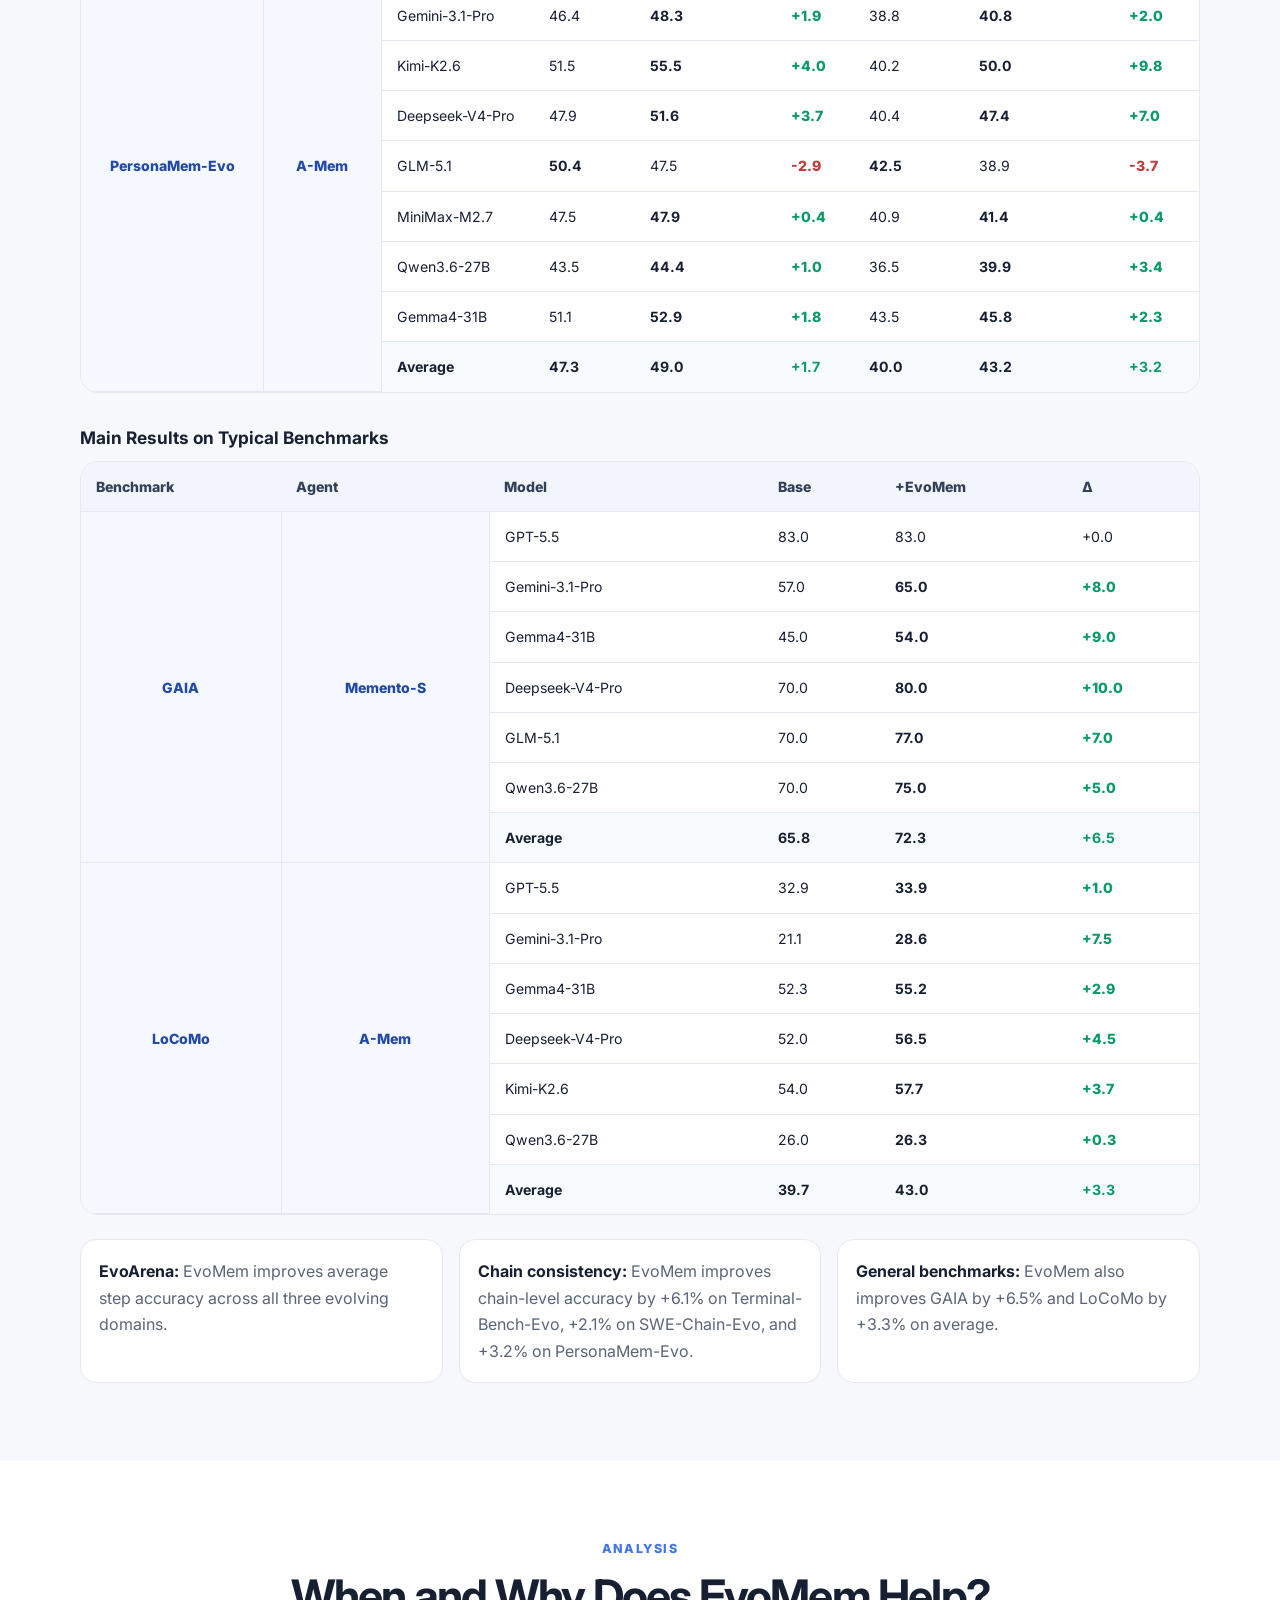
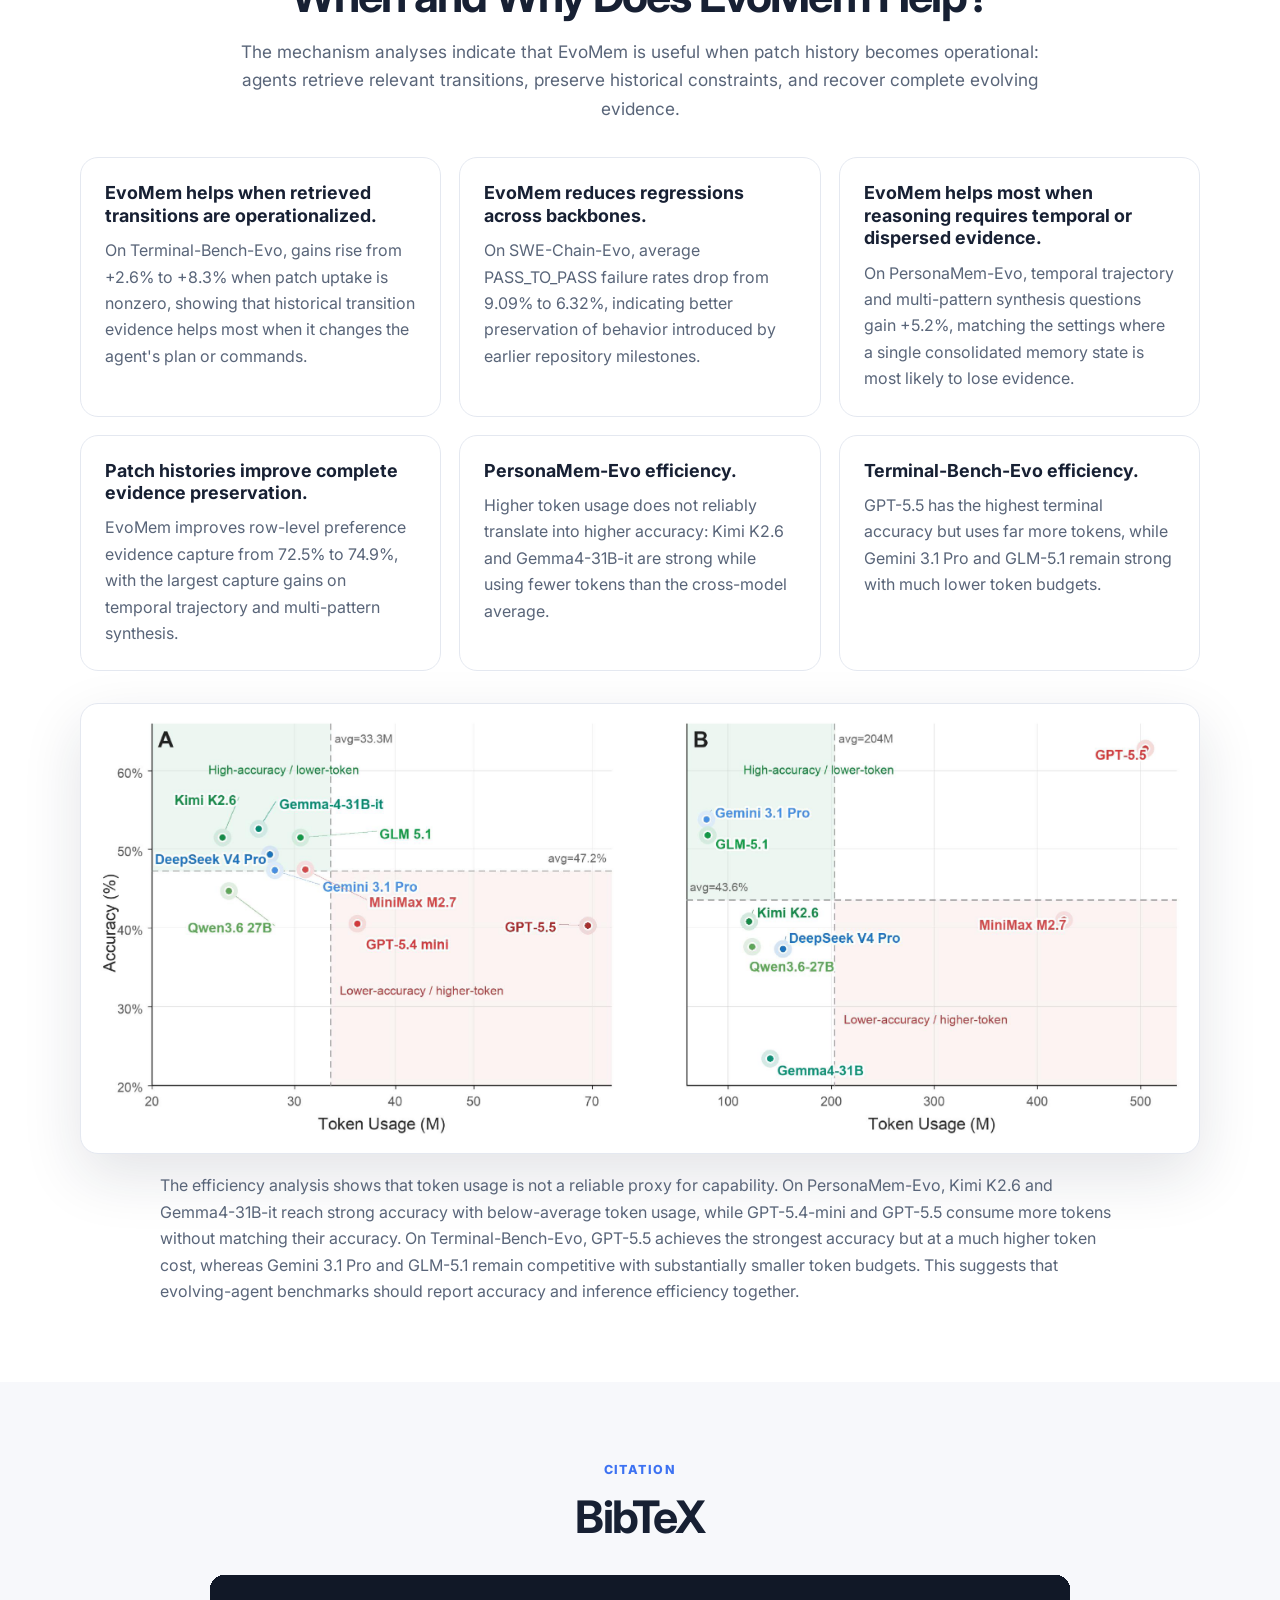
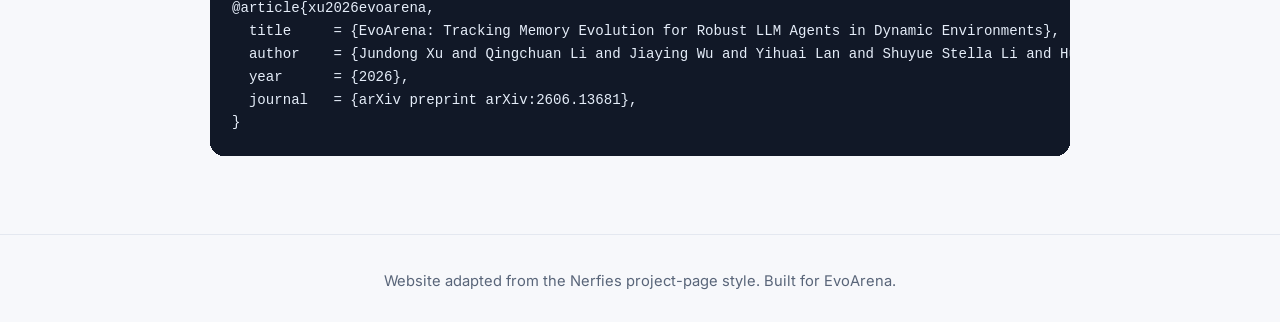
==== commit fd868024: "fix bug" ====
--- a/docs/index.html
+++ b/docs/index.html
@@ -396,7 +396,7 @@
   title     = {EvoArena: Tracking Memory Evolution for Robust LLM Agents in Dynamic Environments},
   author    = {Jundong Xu and Qingchuan Li and Jiaying Wu and Yihuai Lan and Shuyue Stella Li and Huichi Zhou and Bowen Jiang and Lei Wang and Jun Wang and Anh Tuan Luu and Caiming Xiong and Hae Won Park and Bryan Hooi and Zhiyuan Hu},
   year      = {2026},
-  journal   = {arXiv preprint arXiv:2606.13681,
+  journal   = {arXiv preprint arXiv:2606.13681},
 }</code></pre>
       </div>
     </section>
